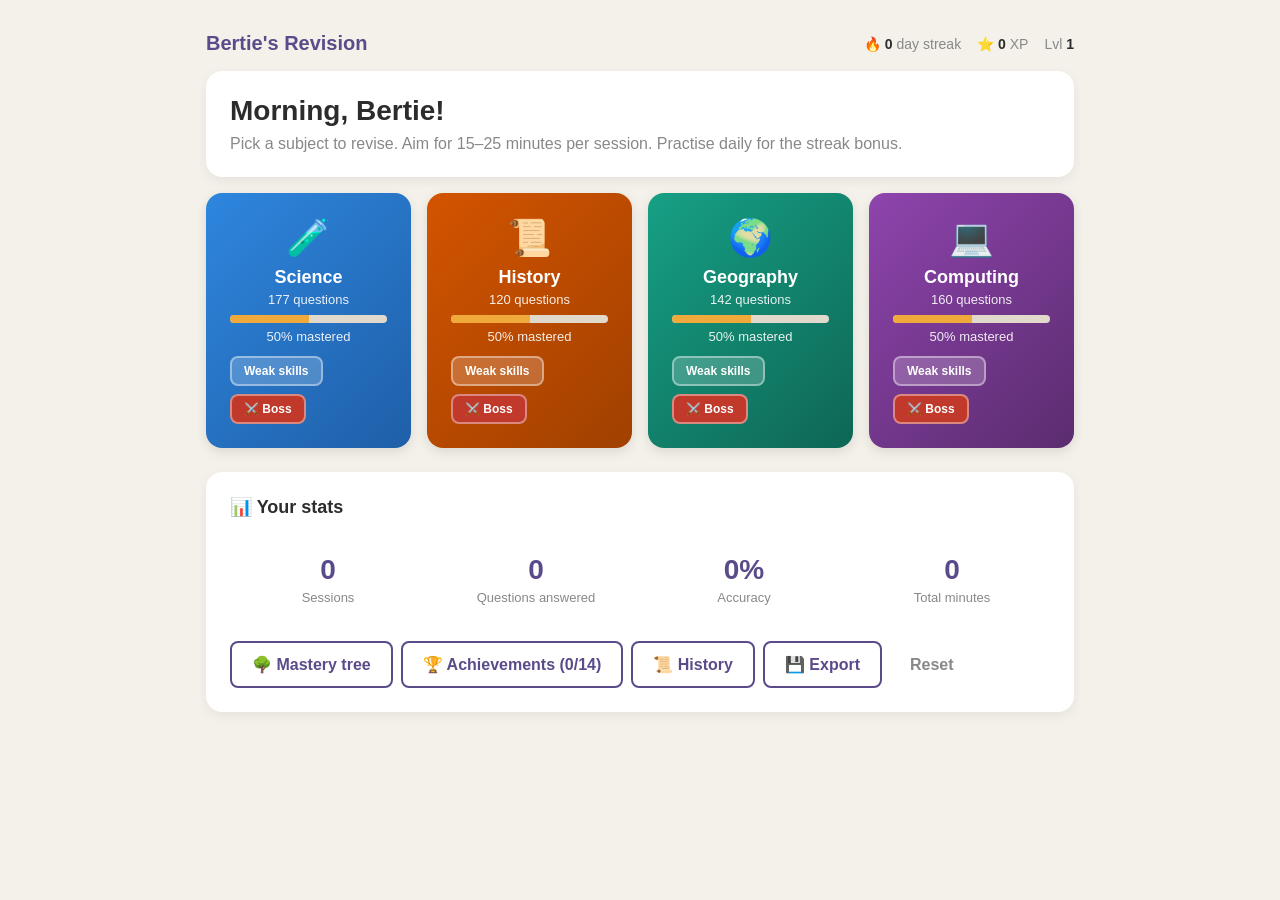
==== index.html @ ec232d92 "Enhance working pad functionality with text and drawing modes" ====
<!DOCTYPE html>
<html lang="en">
<head>
<meta charset="UTF-8">
<meta name="viewport" content="width=device-width, initial-scale=1.0">
<title>Bertie's Revision Game</title>
<style>
  :root {
    --bg: #f4f1ea;
    --card: #ffffff;
    --primary: #5b4b8a;
    --primary-dark: #3d3262;
    --accent: #f0a93b;
    --good: #4caf50;
    --bad: #e74c3c;
    --text: #2c2c2c;
    --muted: #888;
    --border: #e0d9cc;
    --science: #2e86de;
    --history: #d35400;
    --geography: #16a085;
    --computing: #8e44ad;
  }
  * { box-sizing: border-box; }
  html, body { margin: 0; padding: 0; font-family: -apple-system, BlinkMacSystemFont, "Segoe UI", Roboto, sans-serif; background: var(--bg); color: var(--text); }
  .app { max-width: 900px; margin: 0 auto; padding: 16px; min-height: 100vh; }
  .hidden { display: none !important; }
  button { font-family: inherit; cursor: pointer; border: none; border-radius: 8px; padding: 12px 20px; font-size: 16px; font-weight: 600; transition: transform 0.1s, background 0.2s; }
  button:hover { transform: translateY(-1px); }
  button:active { transform: translateY(0); }
  .btn-primary { background: var(--primary); color: white; }
  .btn-primary:hover { background: var(--primary-dark); }
  .btn-secondary { background: var(--card); color: var(--primary); border: 2px solid var(--primary); }
  .btn-ghost { background: transparent; color: var(--muted); }
  .card { background: var(--card); border-radius: 16px; padding: 24px; box-shadow: 0 4px 12px rgba(0,0,0,0.06); margin-bottom: 16px; }
  h1 { margin: 0 0 8px; font-size: 28px; }
  h2 { margin: 0 0 12px; font-size: 22px; }
  h3 { margin: 0 0 8px; font-size: 18px; }
  .topbar { display: flex; justify-content: space-between; align-items: center; padding: 16px 0; }
  .topbar .logo { font-weight: 700; font-size: 20px; color: var(--primary); }
  .topbar .stats { display: flex; gap: 16px; font-size: 14px; color: var(--muted); }
  .topbar .stats span strong { color: var(--text); }
  .subject-grid { display: grid; grid-template-columns: repeat(auto-fit, minmax(180px, 1fr)); gap: 16px; }
  .subject-card { cursor: pointer; padding: 24px; border-radius: 16px; color: white; text-align: center; transition: transform 0.15s; box-shadow: 0 4px 12px rgba(0,0,0,0.1); }
  .subject-card:hover { transform: translateY(-4px); }
  .subject-card .icon { font-size: 36px; margin-bottom: 8px; }
  .subject-card h3 { margin: 0 0 4px; font-size: 18px; }
  .subject-card .meta { font-size: 13px; opacity: 0.9; }
  .subject-card.science { background: linear-gradient(135deg, #2e86de, #1f5fa8); }
  .subject-card.history { background: linear-gradient(135deg, #d35400, #a04000); }
  .subject-card.geography { background: linear-gradient(135deg, #16a085, #0e6655); }
  .subject-card.computing { background: linear-gradient(135deg, #8e44ad, #5b2c6f); }
  .progress { height: 8px; border-radius: 4px; background: var(--border); overflow: hidden; margin-top: 8px; }
  .progress-bar { height: 100%; background: var(--accent); transition: width 0.4s; }
  .session-header { display: flex; justify-content: space-between; align-items: center; margin-bottom: 16px; flex-wrap: wrap; gap: 8px; }
  .question-counter { color: var(--muted); font-size: 14px; }
  .question-prompt { font-size: 20px; line-height: 1.5; margin-bottom: 20px; white-space: pre-wrap; }
  .question-meta { display: flex; gap: 8px; flex-wrap: wrap; margin-bottom: 12px; font-size: 12px; }
  .tag { background: var(--border); color: var(--muted); padding: 3px 8px; border-radius: 4px; }
  .tag.tier-introduce { background: #e8f5e9; color: #2e7d32; }
  .tag.tier-strengthen { background: #fff3e0; color: #e65100; }
  .tag.tier-deepen { background: #f3e5f5; color: #6a1b9a; }
  .options { display: flex; flex-direction: column; gap: 8px; }
  .option { padding: 14px 16px; border: 2px solid var(--border); border-radius: 10px; cursor: pointer; background: white; transition: all 0.15s; font-size: 16px; }
  .option:hover { border-color: var(--primary); background: #faf9f5; }
  .option.selected { border-color: var(--primary); background: #efeaff; }
  .option.correct { border-color: var(--good); background: #e8f5e9; }
  .option.incorrect { border-color: var(--bad); background: #ffebee; }
  .option.disabled { cursor: not-allowed; opacity: 0.7; }
  .input-row { display: flex; gap: 8px; align-items: center; margin-top: 12px; }
  .text-input { flex: 1; padding: 12px 16px; font-size: 16px; border: 2px solid var(--border); border-radius: 10px; font-family: inherit; }
  .text-input:focus { outline: none; border-color: var(--primary); }
  .canvas-wrap { margin: 16px 0; border: 2px dashed var(--border); border-radius: 12px; background: white; overflow: hidden; }
  .canvas-toolbar { display: flex; gap: 8px; padding: 8px; border-bottom: 1px solid var(--border); background: #faf9f5; flex-wrap: wrap; }
  .canvas-toolbar button { padding: 6px 12px; font-size: 13px; background: white; border: 1px solid var(--border); color: var(--text); }
  .canvas-toolbar button.active { background: var(--primary); color: white; border-color: var(--primary); }
  .canvas-toolbar .draw-tools { display: none; gap: 8px; }
  .canvas-toolbar.draw-mode .draw-tools { display: flex; }
  .canvas-toolbar .toolbar-hint { margin-left: auto; color: var(--muted); font-size: 13px; align-self: center; }
  #scratchCanvas { display: none; width: 100%; height: 240px; touch-action: none; cursor: crosshair; }
  .canvas-wrap.draw-mode #scratchCanvas { display: block; }
  .canvas-wrap.draw-mode #scratchText { display: none; }
  #scratchText { display: block; width: 100%; min-height: 160px; padding: 12px 14px; border: 0; resize: vertical; font-family: inherit; font-size: 15px; line-height: 1.5; background: white; color: var(--text); box-sizing: border-box; }
  #scratchText:focus { outline: none; }
  .actions { display: flex; gap: 8px; margin-top: 16px; flex-wrap: wrap; }
  .feedback { padding: 16px; border-radius: 10px; margin-top: 16px; }
  .feedback.correct { background: #e8f5e9; border-left: 4px solid var(--good); }
  .feedback.incorrect { background: #ffebee; border-left: 4px solid var(--bad); }
  .feedback h3 { margin: 0 0 8px; }
  .feedback .explanation { font-size: 15px; line-height: 1.5; color: #444; }
  .end-screen { text-align: center; padding: 24px; }
  .end-screen .code-display { font-family: 'Menlo', 'Consolas', monospace; font-size: 28px; font-weight: 700; letter-spacing: 2px; background: var(--primary); color: white; padding: 16px 24px; border-radius: 12px; margin: 16px auto; display: inline-block; word-break: break-all; }
  .end-screen .code-display.big { background: linear-gradient(135deg, var(--accent), #d68a1f); }
  .end-screen .code-display.streak { background: linear-gradient(135deg, #f1c40f, #d4a017); animation: pulse 1.5s ease-in-out infinite; }
  .end-screen .code-display.report { background: var(--muted); }
  @keyframes pulse { 0%,100% { transform: scale(1); } 50% { transform: scale(1.05); } }
  .stats-grid { display: grid; grid-template-columns: repeat(auto-fit, minmax(140px, 1fr)); gap: 12px; margin: 20px 0; }
  .stat-box { background: var(--card); padding: 16px; border-radius: 12px; text-align: center; }
  .stat-box .value { font-size: 28px; font-weight: 700; color: var(--primary); }
  .stat-box .label { font-size: 13px; color: var(--muted); margin-top: 4px; }
  .skill-row { display: flex; align-items: center; gap: 12px; padding: 8px 0; }
  .skill-row .skill-name { flex: 1; font-size: 14px; }
  .skill-row .skill-bar { flex: 2; height: 10px; background: var(--border); border-radius: 5px; overflow: hidden; }
  .skill-row .skill-bar-fill { height: 100%; background: var(--accent); transition: width 0.4s; }
  .skill-row .skill-score { font-size: 12px; color: var(--muted); width: 30px; text-align: right; }
  .modal-bg { position: fixed; inset: 0; background: rgba(0,0,0,0.5); display: flex; align-items: center; justify-content: center; z-index: 100; padding: 16px; }
  .modal { background: white; border-radius: 16px; padding: 24px; max-width: 500px; width: 100%; max-height: 90vh; overflow-y: auto; }
  .working-check-canvas { width: 100%; height: 200px; border: 1px solid var(--border); border-radius: 8px; box-sizing: border-box; }
  .working-check-text { height: auto; min-height: 80px; padding: 12px 14px; white-space: pre-wrap; font-family: inherit; font-size: 15px; line-height: 1.5; background: #faf9f5; }
  .celebration { text-align: center; padding: 30px; }
  .celebration .emoji { font-size: 64px; margin-bottom: 16px; }
  .pill { display: inline-block; padding: 4px 12px; border-radius: 20px; font-size: 13px; font-weight: 600; }
  .pill.good { background: #e8f5e9; color: #2e7d32; }
  .pill.bad { background: #ffebee; color: #c62828; }
  .pill.neutral { background: var(--border); color: var(--text); }
  .order-list { display: flex; flex-direction: column; gap: 6px; }
  .order-item { padding: 10px 14px; background: white; border: 2px solid var(--border); border-radius: 8px; cursor: grab; display: flex; align-items: center; gap: 8px; }
  .order-item.dragging { opacity: 0.5; }
  .order-item .grip { color: var(--muted); }
  .order-item .move-btns { margin-left: auto; display: flex; gap: 4px; }
  .order-item .move-btns button { padding: 4px 8px; font-size: 12px; background: var(--border); color: var(--text); }
  /* Mastery tree */
  .tree-node { margin-bottom: 6px; }
  .tree-node summary { list-style: none; cursor: pointer; padding: 8px 12px; border-radius: 8px; display: flex; align-items: center; gap: 10px; }
  .tree-node summary::-webkit-details-marker { display: none; }
  .tree-node summary::before { content: "▸"; color: var(--muted); transition: transform 0.15s; display: inline-block; width: 14px; font-size: 14px; }
  .tree-node[open] > summary::before { transform: rotate(90deg); }
  .tree-node summary:hover { background: rgba(91,75,138,0.06); }
  .tree-node-content { padding: 4px 0 4px 26px; border-left: 2px solid var(--border); margin-left: 12px; }
  .tree-label { flex: 1; font-weight: 600; }
  .tree-bar { width: 90px; height: 8px; background: var(--border); border-radius: 4px; overflow: hidden; flex-shrink: 0; }
  .tree-bar-fill { height: 100%; transition: width 0.4s; }
  .tree-pct { font-size: 13px; color: var(--muted); width: 38px; text-align: right; flex-shrink: 0; }
  .tree-meta { font-size: 11px; color: var(--muted); margin-left: 8px; }
  .tree-leaf { display: flex; align-items: center; gap: 10px; padding: 8px 12px; border-radius: 8px; font-size: 14px; }
  .tree-leaf:hover { background: rgba(91,75,138,0.04); }
  .tree-practice { background: transparent; color: var(--primary); border: 1px solid var(--primary); padding: 4px 10px; font-size: 12px; border-radius: 6px; cursor: pointer; }
  .tree-practice:hover { background: var(--primary); color: white; }
  /* Boss battle */
  .boss-banner { background: linear-gradient(135deg, #c0392b, #7e2515); color: white; padding: 16px 20px; border-radius: 12px; margin-bottom: 16px; display: flex; align-items: center; gap: 16px; }
  .boss-banner .icon { font-size: 36px; }
  .boss-banner h3 { margin: 0; color: white; }
  .boss-banner p { margin: 4px 0 0; font-size: 14px; opacity: 0.9; }
  .boss-banner button { margin-left: auto; background: white; color: #c0392b; }
  .boss-timer { font-family: monospace; font-size: 20px; font-weight: 700; padding: 4px 12px; border-radius: 6px; background: #ffebee; color: #c0392b; }
  .boss-timer.warn { background: #ffe0b2; color: #d68a1f; }
  .boss-timer.crit { background: #ffcdd2; color: #c0392b; animation: pulse 0.8s infinite; }
  .achievement-toast { position: fixed; top: 20px; right: 20px; background: var(--card); border-left: 4px solid var(--accent); padding: 12px 16px; border-radius: 8px; box-shadow: 0 4px 16px rgba(0,0,0,0.15); z-index: 200; max-width: 300px; animation: slideIn 0.4s ease-out; }
  .achievement-toast .ach-title { font-weight: 700; color: var(--primary); }
  .achievement-toast .ach-desc { font-size: 13px; color: var(--muted); margin-top: 2px; }
  @keyframes slideIn { from { transform: translateX(120%); opacity: 0; } to { transform: translateX(0); opacity: 1; } }
  .home-actions { display: flex; gap: 8px; flex-wrap: wrap; margin-top: 12px; }
  @media (max-width: 600px) {
    .question-prompt { font-size: 17px; }
    .topbar .stats { gap: 8px; font-size: 12px; }
    .end-screen .code-display { font-size: 20px; }
  }
</style>
</head>
<body>
<div class="app" id="app">
  <div id="loading" class="card"><h2>Loading...</h2></div>
</div>

<script>
//=============================================================================
// CONFIG
//=============================================================================
const APP = {
  HMAC_SECRET: "change-me-bertie-2026-revision",  // shared with parent.html — edit both!
  EPOCH_DAYS_BASE: new Date(2026, 0, 1).getTime(),  // 1 Jan 2026
  SESSION_TARGET_QUESTIONS: 15,
  WORKING_CHECK_INTERVAL: 6,
  MASTERY_THRESHOLDS: { introduce: 40, strengthen: 70, deepen: 90 },
  ELO_K_FACTOR: 6,
  REVIEW_INTERVALS_DAYS: [3, 7, 21, 60],
  STREAK_BONUS_AFTER_DAYS: 7,
  TIER_THRESHOLDS: {
    small: { min_minutes: 12, min_accuracy: 0.65, min_working_checks: 1 },
    big:   { min_minutes: 25, min_accuracy: 0.80, min_working_checks: 2, min_skills_levelled: 2 }
  }
};

const SUBJECTS = [
  { slug: "science",   name: "Science",   icon: "🧪" },
  { slug: "history",   name: "History",   icon: "📜" },
  { slug: "geography", name: "Geography", icon: "🌍" },
  { slug: "computing", name: "Computing", icon: "💻" }
];

const ACHIEVEMENTS = [
  { id: "first_session",   title: "First Steps",      desc: "Complete your first session",        check: (st) => st.totals.sessions >= 1 },
  { id: "streak_3",        title: "On a Roll",         desc: "3-day streak",                        check: (st) => st.streak.current >= 3 },
  { id: "streak_7",        title: "Week Warrior",      desc: "7-day streak — pocket money!",        check: (st) => st.streak.current >= 7 },
  { id: "streak_14",       title: "Fortnight Force",   desc: "14-day streak",                       check: (st) => st.streak.current >= 14 },
  { id: "questions_100",   title: "Century",           desc: "Answer 100 questions",                check: (st) => st.totals.questions >= 100 },
  { id: "questions_500",   title: "Quintuple Century", desc: "Answer 500 questions",                check: (st) => st.totals.questions >= 500 },
  { id: "first_master",    title: "First Mastery",     desc: "Get a skill to 90+",                  check: (st) => Object.values(st.mastery).some(m => m.score >= 90) },
  { id: "ten_masters",     title: "Polymath",          desc: "Master 10 skills",                    check: (st) => Object.values(st.mastery).filter(m => m.score >= 90).length >= 10 },
  { id: "level_5",         title: "Levelled Up",       desc: "Reach level 5",                       check: (st) => st.totals.level >= 5 },
  { id: "level_10",        title: "Veteran",           desc: "Reach level 10",                      check: (st) => st.totals.level >= 10 },
  { id: "boss_slayer",     title: "Boss Slayer",       desc: "Pass your first boss battle",         check: (st) => st.history.some(h => h.boss && h.tier !== "RP") },
  { id: "boss_5",          title: "Boss Hunter",       desc: "Pass 5 boss battles",                 check: (st) => st.history.filter(h => h.boss && h.tier !== "RP").length >= 5 },
  { id: "bookwork_pro",    title: "Bookwork Pro",      desc: "Pass 20 working checks total",        check: (st) => st.history.reduce((s,h) => s + (h.wpass||0), 0) >= 20 },
  { id: "all_subjects",    title: "Renaissance",       desc: "Practise all four subjects",          check: (st) => new Set(st.history.map(h => h.subject)).size >= 4 }
];

//=============================================================================
// STATE
//=============================================================================
let State = null;
let QuestionBanks = {};  // { subject: { unit: [...questions] } }
let Profile = { name: "Bertie", mascot: "owl", theme: "ocean" };
let Session = null;

function defaultState() {
  return {
    schema_version: 2,
    created: new Date().toISOString(),
    totals: { xp: 0, level: 1, sessions: 0, questions: 0, correct: 0, minutes: 0 },
    streak: { current: 0, longest: 0, last_active: null, skips_available: 1 },
    mastery: {},     // skill_tag -> { score, attempts, correct, last_seen, next_review }
    history: [],     // session summaries
    seen_questions: {}, // qid -> { attempts, last_seen }
    achievements: [],   // unlocked achievement ids
    boss_cooldown: {}   // subject -> last boss battle date (YYYY-MM-DD)
  };
}

function ensureSchema() {
  if (!State.achievements) State.achievements = [];
  if (!State.boss_cooldown) State.boss_cooldown = {};
}

function loadState() {
  try {
    const raw = localStorage.getItem("revisionGameState");
    State = raw ? JSON.parse(raw) : defaultState();
  } catch (e) { State = defaultState(); }
  ensureSchema();
}

function saveState() {
  localStorage.setItem("revisionGameState", JSON.stringify(State));
}

//=============================================================================
// LOADING QUESTION BANKS
//=============================================================================
async function loadQuestionBanks() {
  for (const sub of SUBJECTS) {
    try {
      const idx = await fetch(`questions/${sub.slug}/_index.json`).then(r => r.json());
      QuestionBanks[sub.slug] = { units: [], total: 0 };
      for (const u of (idx.units || [])) {
        try {
          const file = await fetch(`questions/${sub.slug}/${u.slug}.json`).then(r => r.json());
          const qs = file.questions || [];
          QuestionBanks[sub.slug].units.push({ slug: u.slug, name: u.name || u.slug, questions: qs });
          QuestionBanks[sub.slug].total += qs.length;
        } catch (e) { console.warn(`Could not load ${sub.slug}/${u.slug}`, e); }
      }
    } catch (e) { console.warn(`Could not load index for ${sub.slug}`, e); QuestionBanks[sub.slug] = { units: [], total: 0 }; }
  }
}

async function loadProfile() {
  try { Profile = await fetch("profile.json").then(r => r.json()); }
  catch (e) { /* use defaults */ }
}

//=============================================================================
// CODE GENERATION (HMAC-SHA256, truncated)
//=============================================================================
async function hmac(message, secret) {
  const enc = new TextEncoder();
  const key = await crypto.subtle.importKey("raw", enc.encode(secret), { name: "HMAC", hash: "SHA-256" }, false, ["sign"]);
  const sig = await crypto.subtle.sign("HMAC", key, enc.encode(message));
  return Array.from(new Uint8Array(sig)).map(b => b.toString(16).padStart(2, "0")).join("");
}

function dayNumber() { return Math.floor((Date.now() - APP.EPOCH_DAYS_BASE) / 86400000); }

async function generateCode(payload) {
  // payload: { tier, day, ctr, mins, qs, correct, levels, wpass, wfail }
  // Pack into a compact base32-like string
  const data = `${payload.tier}|${payload.day}|${payload.ctr}|${payload.mins}|${payload.qs}|${payload.correct}|${payload.levels}|${payload.wpass}|${payload.wfail}`;
  const sig = await hmac(data, APP.HMAC_SECRET);
  const b64 = btoa(data).replace(/=/g, "").replace(/\+/g, "-").replace(/\//g, "_");
  const sig8 = sig.substring(0, 8).toUpperCase();
  const prefix = payload.tier;
  // Split into readable chunks
  const combined = b64 + sig8;
  const chunked = combined.match(/.{1,5}/g).join("-");
  return `${prefix}-${chunked}`;
}

function classifyTier(stats, opts = {}) {
  if (opts.boss) {
    // Boss: pass = BOSS, fail = RP
    if (stats.accuracy >= 0.70 && stats.questions >= 8) return "BOSS";
    return "RP";
  }
  const t = APP.TIER_THRESHOLDS;
  const bigOk = stats.minutes >= t.big.min_minutes && stats.accuracy >= t.big.min_accuracy
    && stats.working_passed >= (t.big.min_working_checks || 0)
    && stats.skills_levelled >= (t.big.min_skills_levelled || 0);
  if (bigOk) return "BIG";
  const smOk = stats.minutes >= t.small.min_minutes && stats.accuracy >= t.small.min_accuracy
    && stats.working_passed >= (t.small.min_working_checks || 0);
  if (smOk) {
    if (State.streak.current + 1 >= APP.STREAK_BONUS_AFTER_DAYS) return "WIN";
    return "SM";
  }
  return "RP";
}

//=============================================================================
// MASTERY ENGINE (Elo-style)
//=============================================================================
function getMastery(tag) {
  if (!State.mastery[tag]) {
    State.mastery[tag] = { score: 50, attempts: 0, correct: 0, last_seen: null, next_review: null };
  }
  return State.mastery[tag];
}

function expectedProb(masteryScore, difficulty) {
  // Convert difficulty (1-5) to a "skill threshold" (20-100)
  const skillTarget = 20 + (difficulty - 1) * 20;
  const diff = masteryScore - skillTarget;
  return 1 / (1 + Math.exp(-diff / 15));
}

function updateMastery(q, correct, hintUsed) {
  const k = APP.ELO_K_FACTOR;
  for (const tag of (q.skill_tags || [])) {
    const m = getMastery(tag);
    const expected = expectedProb(m.score, q.difficulty || 2);
    const actual = correct ? (hintUsed ? 0.7 : 1) : 0;
    m.score = Math.max(0, Math.min(100, m.score + k * (actual - expected)));
    m.attempts++;
    if (correct) m.correct++;
    m.last_seen = new Date().toISOString();
    // Spaced review: schedule next review based on score
    if (m.score >= 90) {
      // Mastered — schedule next review
      const intervalDays = APP.REVIEW_INTERVALS_DAYS[Math.min(3, Math.floor((m.correct - 1) / 3))];
      const next = new Date(); next.setDate(next.getDate() + intervalDays);
      m.next_review = next.toISOString();
    } else {
      m.next_review = null;
    }
  }
}

function skillsLevelledThisSession() {
  // Compare against snapshot taken at start of session
  let count = 0;
  if (!Session.masterySnapshot) return 0;
  for (const tag in State.mastery) {
    const before = Session.masterySnapshot[tag] || 50;
    const after = State.mastery[tag].score;
    const beforeTier = tierFor(before);
    const afterTier = tierFor(after);
    if (afterTier !== beforeTier && after > before) count++;
  }
  return count;
}

function tierFor(score) {
  if (score >= APP.MASTERY_THRESHOLDS.deepen) return "mastered";
  if (score >= APP.MASTERY_THRESHOLDS.strengthen) return "deepen";
  if (score >= APP.MASTERY_THRESHOLDS.introduce) return "strengthen";
  return "introduce";
}

//=============================================================================
// SESSION COMPOSER
//=============================================================================
function pickSessionQuestions(subjectSlug, count, opts = {}) {
  // opts: { skillFilter: string (only Qs with this tag), boss: bool (diverse mix), weakOnly: bool }
  const bank = QuestionBanks[subjectSlug];
  if (!bank || !bank.units.length) return [];
  let all = bank.units.flatMap(u => u.questions);
  if (opts.skillFilter) all = all.filter(q => (q.skill_tags || []).includes(opts.skillFilter));
  if (opts.weakOnly) {
    all = all.filter(q => {
      const avg = (q.skill_tags || []).reduce((s, t) => s + getMastery(t).score, 0) / Math.max(1, q.skill_tags?.length || 1);
      return avg < 70;
    });
  }
  if (!all.length) return [];

  // Score each question by need
  const now = Date.now();
  const scored = all.map(q => {
    const seen = State.seen_questions[q.id];
    let need = 50;
    if (!seen) need += 20;
    else {
      const daysSince = (now - new Date(seen.last_seen).getTime()) / 86400000;
      if (daysSince < 1) need -= 30;
    }
    const tagAvg = (q.skill_tags || []).reduce((s, t) => s + getMastery(t).score, 0) / Math.max(1, q.skill_tags?.length || 1);
    if (opts.boss) {
      // Boss mode: prefer diverse difficulty across the test, mid-to-high difficulty
      need += (q.difficulty || 2) * 3;
    } else {
      // Adaptive: match difficulty to mastery
      const targetDiff = Math.max(1, Math.min(5, Math.round(1 + tagAvg / 20)));
      need -= Math.abs((q.difficulty || 2) - targetDiff) * 5;
    }
    for (const t of (q.skill_tags || [])) {
      const m = getMastery(t);
      if (m.next_review && new Date(m.next_review).getTime() <= now) need += 25;
    }
    return { q, need: need + Math.random() * 5 };
  });

  scored.sort((a, b) => b.need - a.need);
  let selected = scored.slice(0, count).map(x => x.q);
  // For boss mode, ensure variety across units
  if (opts.boss && bank.units.length > 1) {
    const byUnit = {};
    for (const q of selected) byUnit[q.unit] = (byUnit[q.unit] || 0) + 1;
    const targetPerUnit = Math.ceil(count / bank.units.length);
    if (Object.values(byUnit).some(c => c > targetPerUnit + 1)) {
      // Rebalance: pick top N from each unit
      const perUnit = Math.ceil(count / bank.units.length);
      selected = [];
      for (const u of bank.units) {
        const unitScored = scored.filter(s => s.q.unit === u.slug).slice(0, perUnit);
        selected.push(...unitScored.map(s => s.q));
      }
      selected = selected.slice(0, count);
    }
  }
  return selected;
}

function bossEligible(subjectSlug) {
  const today = new Date().toISOString().split("T")[0];
  if (State.boss_cooldown[subjectSlug] === today) return { ok: false, reason: "Already battled today — try again tomorrow." };
  const mastery = subjectAvgMastery(subjectSlug);
  if (mastery < 30) return { ok: false, reason: `Practise more first — boss unlocks at 30% mastery (you're at ${Math.round(mastery)}%).` };
  return { ok: true };
}

//=============================================================================
// ANSWER VALIDATION
//=============================================================================
function normaliseText(s) {
  return String(s || "").trim().toLowerCase().replace(/\s+/g, " ");
}

function checkAnswer(q, response) {
  if (q.type === "mcq") return response === q.answer;
  if (q.type === "numeric") {
    const r = normaliseText(response);
    const accepted = [String(q.answer), ...(q.accepted || [])].map(normaliseText);
    return accepted.includes(r);
  }
  if (q.type === "text") {
    const r = normaliseText(response);
    const accepted = [String(q.answer), ...(q.accepted || [])].map(normaliseText);
    return accepted.includes(r);
  }
  if (q.type === "multi-select") {
    if (!Array.isArray(response) || !Array.isArray(q.answer)) return false;
    if (response.length !== q.answer.length) return false;
    const r = [...response].sort();
    const a = [...q.answer].sort();
    return r.every((v, i) => v === a[i]);
  }
  if (q.type === "order") {
    if (!Array.isArray(response) || !Array.isArray(q.answer)) return false;
    return response.length === q.answer.length && response.every((v, i) => v === q.answer[i]);
  }
  return false;
}

//=============================================================================
// RENDERING
//=============================================================================
const $ = (sel) => document.querySelector(sel);
const $$ = (sel) => Array.from(document.querySelectorAll(sel));

function renderApp() {
  const app = $("#app");
  app.innerHTML = `
    <div class="topbar">
      <div class="logo">${Profile.name}'s Revision</div>
      <div class="stats">
        <span>🔥 <strong>${State.streak.current}</strong> day streak</span>
        <span>⭐ <strong>${State.totals.xp}</strong> XP</span>
        <span>Lvl <strong>${State.totals.level}</strong></span>
      </div>
    </div>
    <div id="main"></div>
  `;
  renderHome();
}

function renderHome() {
  const main = $("#main");
  const greeting = greetingFor();
  const totals = State.totals;
  main.innerHTML = `
    <div class="card">
      <h1>${greeting}, ${Profile.name}!</h1>
      <p style="color: var(--muted); margin: 0;">Pick a subject to revise. Aim for 15–25 minutes per session. Practise daily for the streak bonus.</p>
    </div>
    <div class="subject-grid">
      ${SUBJECTS.map(s => {
        const bank = QuestionBanks[s.slug] || { total: 0 };
        const mastery = subjectAvgMastery(s.slug);
        const elig = bossEligible(s.slug);
        return `
          <div class="subject-card ${s.slug}">
            <div style="cursor: pointer;" onclick="startSession('${s.slug}')">
              <div class="icon">${s.icon}</div>
              <h3>${s.name}</h3>
              <div class="meta">${bank.total} questions</div>
              <div class="progress"><div class="progress-bar" style="width: ${mastery}%"></div></div>
              <div class="meta" style="margin-top: 6px;">${Math.round(mastery)}% mastered</div>
            </div>
            <div class="home-actions">
              <button class="btn-secondary" style="padding: 6px 12px; font-size: 12px; background: rgba(255,255,255,0.2); color: white; border-color: rgba(255,255,255,0.4);" onclick="event.stopPropagation(); startPracticeWeak('${s.slug}')">Weak skills</button>
              <button class="btn-secondary" style="padding: 6px 12px; font-size: 12px; background: ${elig.ok ? '#c0392b' : 'rgba(255,255,255,0.15)'}; color: white; border-color: rgba(255,255,255,0.4);" onclick="event.stopPropagation(); startBossBattle('${s.slug}')" ${elig.ok ? '' : 'title="' + escapeAttr(elig.reason) + '"'}>⚔️ Boss</button>
            </div>
          </div>
        `;
      }).join("")}
    </div>
    <div class="card" style="margin-top: 24px;">
      <h3>📊 Your stats</h3>
      <div class="stats-grid">
        <div class="stat-box"><div class="value">${totals.sessions}</div><div class="label">Sessions</div></div>
        <div class="stat-box"><div class="value">${totals.questions}</div><div class="label">Questions answered</div></div>
        <div class="stat-box"><div class="value">${totals.questions ? Math.round(100 * totals.correct / totals.questions) : 0}%</div><div class="label">Accuracy</div></div>
        <div class="stat-box"><div class="value">${totals.minutes}</div><div class="label">Total minutes</div></div>
      </div>
      <div style="display: flex; gap: 8px; flex-wrap: wrap; margin-top: 16px;">
        <button class="btn-secondary" onclick="showMasteryTree()">🌳 Mastery tree</button>
        <button class="btn-secondary" onclick="showAchievements()">🏆 Achievements (${State.achievements.length}/${ACHIEVEMENTS.length})</button>
        <button class="btn-secondary" onclick="showHistory()">📜 History</button>
        <button class="btn-secondary" onclick="exportData()">💾 Export</button>
        <button class="btn-ghost" onclick="if(confirm('Reset all progress? This cannot be undone.')) { localStorage.removeItem('revisionGameState'); location.reload(); }">Reset</button>
      </div>
    </div>
  `;
}

function greetingFor() {
  const h = new Date().getHours();
  if (h < 12) return "Morning";
  if (h < 17) return "Afternoon";
  return "Evening";
}

function subjectAvgMastery(slug) {
  const bank = QuestionBanks[slug];
  if (!bank) return 0;
  const tags = new Set();
  for (const u of bank.units) for (const q of u.questions) for (const t of (q.skill_tags || [])) tags.add(t);
  if (!tags.size) return 0;
  let sum = 0;
  for (const t of tags) sum += getMastery(t).score;
  return sum / tags.size;
}

function masteryColor(score) {
  if (score >= 90) return "#4caf50";       // mastered
  if (score >= 70) return "#8bc34a";       // deepen
  if (score >= 40) return "#f0a93b";       // strengthen
  return "#cfa67a";                          // introduce
}

function buildMasteryTree() {
  // Returns: { subject -> { name, icon, score, attempts, units: { unit -> { name, score, attempts, topics: { topic -> { name, score, attempts, skills: { tag -> mastery } } } } } } }
  const tree = {};
  for (const sub of SUBJECTS) {
    const bank = QuestionBanks[sub.slug];
    if (!bank || !bank.units.length) continue;
    tree[sub.slug] = { name: sub.name, icon: sub.icon, units: {}, allTags: new Set() };
    for (const unit of bank.units) {
      const unitNode = { name: unit.name, topics: {}, tags: new Set() };
      for (const q of unit.questions) {
        const topicKey = q.topic || unit.slug;
        if (!unitNode.topics[topicKey]) unitNode.topics[topicKey] = { name: topicKey, tags: new Set(), questionCount: 0 };
        unitNode.topics[topicKey].questionCount++;
        for (const t of (q.skill_tags || [])) {
          unitNode.topics[topicKey].tags.add(t);
          unitNode.tags.add(t);
          tree[sub.slug].allTags.add(t);
        }
      }
      tree[sub.slug].units[unit.slug] = unitNode;
    }
  }
  return tree;
}

function avgMasteryOfTags(tags) {
  if (!tags || !tags.size) return 0;
  let sum = 0, n = 0;
  for (const t of tags) { sum += getMastery(t).score; n++; }
  return sum / n;
}

function sumAttemptsOfTags(tags) {
  let sum = 0;
  for (const t of tags) sum += getMastery(t).attempts;
  return sum;
}

function showMasteryTree() {
  const tree = buildMasteryTree();
  let html = `<div class="card"><h2>🌳 Mastery Tree</h2>
    <p style="color: var(--muted); font-size: 14px;">Click a subject to expand. Click <em>Practise</em> on any skill to start a focused session on just that skill.</p>`;

  for (const subSlug in tree) {
    const sub = tree[subSlug];
    const subScore = avgMasteryOfTags(sub.allTags);
    const subAttempts = sumAttemptsOfTags(sub.allTags);
    const open = subScore < 70 ? "open" : "";
    html += `
      <details class="tree-node" ${open}>
        <summary style="background: linear-gradient(90deg, rgba(91,75,138,0.04), transparent);">
          <span style="font-size: 22px;">${sub.icon}</span>
          <span class="tree-label" style="font-size: 17px;">${sub.name}</span>
          <span class="tree-meta">${subAttempts} attempts</span>
          <div class="tree-bar"><div class="tree-bar-fill" style="width: ${subScore}%; background: ${masteryColor(subScore)};"></div></div>
          <span class="tree-pct">${Math.round(subScore)}%</span>
        </summary>
        <div class="tree-node-content">`;
    for (const unitSlug in sub.units) {
      const unit = sub.units[unitSlug];
      const unitScore = avgMasteryOfTags(unit.tags);
      const unitAttempts = sumAttemptsOfTags(unit.tags);
      const topicCount = Object.keys(unit.topics).length;
      // Don't show topic layer if it's identical to unit (single-topic units)
      const showTopics = topicCount > 1;
      html += `
        <details class="tree-node">
          <summary>
            <span class="tree-label">${escapeHtml(unit.name)}</span>
            <span class="tree-meta">${unitAttempts} attempts</span>
            <div class="tree-bar"><div class="tree-bar-fill" style="width: ${unitScore}%; background: ${masteryColor(unitScore)};"></div></div>
            <span class="tree-pct">${Math.round(unitScore)}%</span>
          </summary>
          <div class="tree-node-content">`;
      if (showTopics) {
        // Show topic layer
        const sortedTopics = Object.entries(unit.topics).sort((a, b) => avgMasteryOfTags(a[1].tags) - avgMasteryOfTags(b[1].tags));
        for (const [topicSlug, topic] of sortedTopics) {
          const topicScore = avgMasteryOfTags(topic.tags);
          const topicAttempts = sumAttemptsOfTags(topic.tags);
          html += `
            <details class="tree-node">
              <summary>
                <span class="tree-label">${escapeHtml(topic.name)}</span>
                <span class="tree-meta">${topicAttempts} attempts · ${topic.questionCount} questions</span>
                <div class="tree-bar"><div class="tree-bar-fill" style="width: ${topicScore}%; background: ${masteryColor(topicScore)};"></div></div>
                <span class="tree-pct">${Math.round(topicScore)}%</span>
              </summary>
              <div class="tree-node-content">`;
          const tags = Array.from(topic.tags).sort((a, b) => getMastery(a).score - getMastery(b).score);
          for (const tag of tags) {
            const m = getMastery(tag);
            html += `<div class="tree-leaf">
              <span class="tree-label" style="font-weight: 400;">${escapeHtml(tag)}</span>
              <span class="tree-meta">${m.attempts}× tried</span>
              <div class="tree-bar"><div class="tree-bar-fill" style="width: ${m.score}%; background: ${masteryColor(m.score)};"></div></div>
              <span class="tree-pct">${Math.round(m.score)}</span>
              <button class="tree-practice" onclick="startSkillFocus('${subSlug}', '${escapeAttr(tag)}')">Practise</button>
            </div>`;
          }
          html += `</div></details>`;
        }
      } else {
        // Just show the skills directly under the unit
        const tags = Array.from(unit.tags).sort((a, b) => getMastery(a).score - getMastery(b).score);
        for (const tag of tags) {
          const m = getMastery(tag);
          html += `<div class="tree-leaf">
            <span class="tree-label" style="font-weight: 400;">${escapeHtml(tag)}</span>
            <span class="tree-meta">${m.attempts}× tried</span>
            <div class="tree-bar"><div class="tree-bar-fill" style="width: ${m.score}%; background: ${masteryColor(m.score)};"></div></div>
            <span class="tree-pct">${Math.round(m.score)}</span>
            <button class="tree-practice" onclick="startSkillFocus('${subSlug}', '${escapeAttr(tag)}')">Practise</button>
          </div>`;
        }
      }
      html += `</div></details>`;
    }
    html += `</div></details>`;
  }
  html += `<div style="margin-top: 16px; padding: 12px; background: var(--bg); border-radius: 8px; font-size: 13px; color: var(--muted);">
    <strong>Colour key:</strong>
    <span style="color: #cfa67a;">■ Introduce (0–40)</span> ·
    <span style="color: #f0a93b;">■ Strengthen (40–70)</span> ·
    <span style="color: #8bc34a;">■ Deepen (70–90)</span> ·
    <span style="color: #4caf50;">■ Mastered (90+)</span>
  </div>`;
  html += `<button class="btn-primary" style="margin-top: 20px;" onclick="renderHome()">← Back</button></div>`;
  $("#main").innerHTML = html;
}

function showAchievements() {
  const main = $("#main");
  let html = `<div class="card"><h2>🏆 Achievements</h2>
    <p style="color: var(--muted);">Unlocked ${State.achievements.length} of ${ACHIEVEMENTS.length}.</p>
    <div style="display: grid; grid-template-columns: repeat(auto-fit, minmax(220px, 1fr)); gap: 12px; margin-top: 16px;">`;
  for (const ach of ACHIEVEMENTS) {
    const unlocked = State.achievements.includes(ach.id);
    html += `
      <div style="padding: 16px; border-radius: 12px; background: ${unlocked ? '#fff8e1' : '#f5f5f5'}; border: 2px solid ${unlocked ? 'var(--accent)' : 'var(--border)'}; opacity: ${unlocked ? 1 : 0.5};">
        <div style="font-size: 28px;">${unlocked ? '🏆' : '🔒'}</div>
        <div style="font-weight: 700; margin-top: 4px;">${ach.title}</div>
        <div style="font-size: 13px; color: var(--muted); margin-top: 4px;">${ach.desc}</div>
      </div>`;
  }
  html += `</div><button class="btn-primary" style="margin-top: 20px;" onclick="renderHome()">← Back</button></div>`;
  main.innerHTML = html;
}

function showHistory() {
  const main = $("#main");
  let html = `<div class="card"><h2>📜 Session History</h2>`;
  if (!State.history.length) {
    html += `<p style="color: var(--muted);">No sessions yet — pick a subject from the home page to start.</p>`;
  } else {
    html += `<div style="margin-top: 12px;">`;
    for (const h of State.history.slice(0, 50)) {
      const d = new Date(h.date);
      const dateStr = d.toLocaleDateString("en-GB", { weekday: "short", day: "numeric", month: "short", hour: "2-digit", minute: "2-digit" });
      const tierBadge = { SM: 'badge-sm', BIG: 'badge-big', WIN: 'badge-win', RP: 'badge-rp', BOSS: 'badge-big' }[h.tier] || 'badge-rp';
      html += `<div class="ledger-entry" style="display: grid; grid-template-columns: 80px 1fr auto auto; gap: 12px; align-items: center; padding: 10px 0; border-bottom: 1px solid var(--border); font-size: 14px;">
        <span class="badge ${tierBadge}" style="padding: 3px 8px; border-radius: 4px; font-size: 11px;">${h.boss ? '⚔️ ' : ''}${h.tier}</span>
        <span>${escapeHtml(h.subject)} <span style="color: var(--muted); font-size: 12px;">${dateStr}</span></span>
        <span style="color: var(--muted); font-size: 12px;">${h.minutes}m · ${h.questions}q · ${Math.round((h.accuracy || 0) * 100)}%</span>
        <code style="font-size: 11px; color: var(--muted);">${escapeHtml(h.code).substring(0, 20)}...</code>
      </div>`;
    }
    html += `</div>`;
  }
  html += `<button class="btn-primary" style="margin-top: 20px;" onclick="renderHome()">← Back</button></div>`;
  main.innerHTML = html;
}

window.showMasteryTree = showMasteryTree;
window.showAchievements = showAchievements;
window.showHistory = showHistory;

function showAchievementToast(ach) {
  const toast = document.createElement("div");
  toast.className = "achievement-toast";
  toast.innerHTML = `🏆 <strong class="ach-title">${escapeHtml(ach.title)}</strong>
    <div class="ach-desc">${escapeHtml(ach.desc)}</div>`;
  document.body.appendChild(toast);
  setTimeout(() => { toast.style.transition = "opacity 0.4s"; toast.style.opacity = "0"; setTimeout(() => toast.remove(), 400); }, 4000);
}

function exportData() {
  const data = JSON.stringify(State, null, 2);
  const blob = new Blob([data], { type: "application/json" });
  const url = URL.createObjectURL(blob);
  const a = document.createElement("a");
  a.href = url;
  a.download = `revision-progress-${new Date().toISOString().split('T')[0]}.json`;
  a.click();
  URL.revokeObjectURL(url);
}

//=============================================================================
// SESSION
//=============================================================================
function startSession(subjectSlug, opts = {}) {
  // opts: { boss: bool, skillFilter: string, weakOnly: bool }
  const count = opts.boss ? 10 : APP.SESSION_TARGET_QUESTIONS;
  const questions = pickSessionQuestions(subjectSlug, count, opts);
  if (!questions.length) {
    alert(opts.skillFilter ? "Not enough questions for this skill yet." : "No questions available for this subject yet.");
    return;
  }
  const snap = {};
  for (const t in State.mastery) snap[t] = State.mastery[t].score;
  Session = {
    subject: subjectSlug,
    questions,
    index: 0,
    correct: 0,
    answered: 0,
    hintsUsed: 0,
    startTime: Date.now(),
    canvasData: {},
    workingPassed: 0,
    workingFailed: 0,
    workingChecksDue: false,
    awaitingWorkingCheck: null,
    masterySnapshot: snap,
    correctRecent: [],
    boss: !!opts.boss,
    skillFilter: opts.skillFilter || null,
  };
  if (opts.boss) State.boss_cooldown[subjectSlug] = new Date().toISOString().split("T")[0];
  renderQuestion();
}

window.startBossBattle = (subjectSlug) => {
  const elig = bossEligible(subjectSlug);
  if (!elig.ok) { alert(elig.reason); return; }
  const subj = SUBJECTS.find(s => s.slug === subjectSlug);
  if (!confirm(`Boss battle: 10 questions across ${subj.name}, no hints, no retries. 70%+ wins the BIG code. Ready?`)) return;
  startSession(subjectSlug, { boss: true });
};

window.startPracticeWeak = (subjectSlug) => startSession(subjectSlug, { weakOnly: true });
window.startSkillFocus = (subjectSlug, skillTag) => startSession(subjectSlug, { skillFilter: skillTag });

function renderQuestion() {
  if (Session.index >= Session.questions.length) { return endSession(); }
  // Working check fires every N questions (not in boss mode)
  if (!Session.boss && Session.answered > 0 && Session.answered % APP.WORKING_CHECK_INTERVAL === 0 && !Session.workingChecksDue && Session.correctRecent.length > 0) {
    Session.workingChecksDue = true;
    return renderWorkingCheck();
  }
  Session.workingChecksDue = false;

  const q = Session.questions[Session.index];
  const main = $("#main");
  const progress = ((Session.index) / Session.questions.length * 100).toFixed(0);
  let inputHtml = "";
  if (q.type === "mcq") {
    inputHtml = `<div class="options" id="optionsArea">
      ${q.options.map(opt => `<div class="option" data-opt="${escapeAttr(opt)}" onclick="selectMcq(this)">${escapeHtml(opt)}</div>`).join("")}
    </div>`;
  } else if (q.type === "multi-select") {
    inputHtml = `<div class="options" id="optionsArea">
      ${q.options.map(opt => `<div class="option" data-opt="${escapeAttr(opt)}" onclick="toggleMulti(this)">${escapeHtml(opt)}</div>`).join("")}
    </div>`;
  } else if (q.type === "order") {
    const shuffled = [...q.options].sort(() => Math.random() - 0.5);
    inputHtml = `<div class="order-list" id="orderArea">
      ${shuffled.map((opt, i) => `<div class="order-item" data-opt="${escapeAttr(opt)}">
        <span class="grip">≡</span><span>${escapeHtml(opt)}</span>
        <div class="move-btns"><button onclick="moveOrder(this, -1)">↑</button><button onclick="moveOrder(this, 1)">↓</button></div>
      </div>`).join("")}
    </div>`;
  } else {
    const placeholder = q.type === "numeric" ? "Enter a number..." : "Type your answer...";
    inputHtml = `<div class="input-row">
      <input type="text" class="text-input" id="textInput" placeholder="${placeholder}" autocomplete="off" onkeydown="if(event.key==='Enter') submitAnswer()">
    </div>`;
  }
  const canvasHtml = q.working_required ? `
    <div class="canvas-wrap" id="workpadWrap">
      <div class="canvas-toolbar" id="workpadToolbar">
        <button id="textModeBtn" class="active" onclick="setWorkpadMode('text')">📝 Text</button>
        <button id="drawModeBtn" onclick="setWorkpadMode('draw')">✏️ Draw</button>
        <div class="draw-tools">
          <button id="penBtn" class="active" onclick="setTool('pen')">Pen</button>
          <button id="eraserBtn" onclick="setTool('eraser')">🧹 Eraser</button>
        </div>
        <button onclick="clearWorkpad()">Clear</button>
        <span class="toolbar-hint">Show your working ↓</span>
      </div>
      <textarea id="scratchText" placeholder="Type your working here..." spellcheck="false"></textarea>
      <canvas id="scratchCanvas"></canvas>
    </div>` : "";

  const bossBanner = Session.boss ? `
    <div class="boss-banner">
      <div class="icon">⚔️</div>
      <div>
        <h3>BOSS BATTLE</h3>
        <p>No hints, no retries. 70%+ wins the BIG code.</p>
      </div>
    </div>` : "";
  const focusBanner = Session.skillFilter ? `
    <div class="card" style="background: #efeaff; padding: 12px 16px; margin-bottom: 12px;">
      <strong>🎯 Focus session:</strong> <code>${escapeHtml(Session.skillFilter)}</code>
    </div>` : "";
  main.innerHTML = `
    ${bossBanner}${focusBanner}
    <div class="card">
      <div class="session-header">
        <div class="question-counter">Question ${Session.index + 1} of ${Session.questions.length}${Session.boss ? " · BOSS" : ""}</div>
        <button class="btn-ghost" onclick="if(confirm('End session early?')) endSession()">End session</button>
      </div>
      <div class="progress"><div class="progress-bar" style="width: ${progress}%"></div></div>
      <div class="question-meta" style="margin-top: 16px;">
        <span class="tag tier-${q.tier}">${q.tier}</span>
        <span class="tag">${q.topic || q.unit}</span>
        <span class="tag">~${q.estimated_seconds}s</span>
      </div>
      <div class="question-prompt">${escapeHtml(q.prompt)}</div>
      ${inputHtml}
      ${canvasHtml}
      <div class="actions">
        <button class="btn-primary" onclick="submitAnswer()">Submit</button>
        ${Session.boss ? "" : `<button class="btn-secondary" id="hintBtn" onclick="showHint()">💡 Hint</button>`}
      </div>
      <div id="feedback"></div>
    </div>
  `;
  if (q.type === "text" || q.type === "numeric") $("#textInput").focus();
  if (q.working_required) initWorkpad();
}

let currentSelections = []; // for multi-select

window.selectMcq = (el) => {
  $$("#optionsArea .option").forEach(o => o.classList.remove("selected"));
  el.classList.add("selected");
};
window.toggleMulti = (el) => {
  el.classList.toggle("selected");
};
window.moveOrder = (btn, dir) => {
  const item = btn.closest(".order-item");
  const parent = item.parentElement;
  const items = Array.from(parent.children);
  const i = items.indexOf(item);
  if (dir === -1 && i > 0) parent.insertBefore(item, items[i - 1]);
  if (dir === 1 && i < items.length - 1) parent.insertBefore(items[i + 1], item);
};

function getResponse(q) {
  if (q.type === "mcq") {
    const sel = $("#optionsArea .option.selected");
    return sel ? sel.dataset.opt : null;
  }
  if (q.type === "multi-select") {
    return $$("#optionsArea .option.selected").map(o => o.dataset.opt);
  }
  if (q.type === "order") {
    return $$("#orderArea .order-item").map(o => o.dataset.opt);
  }
  return $("#textInput").value.trim();
}

let attemptHintUsed = false;
let attemptCount = 0;

window.showHint = () => {
  const q = Session.questions[Session.index];
  if (!q.hint) return;
  attemptHintUsed = true;
  const fb = $("#feedback");
  fb.innerHTML = `<div class="feedback" style="background: #fff3e0; border-left: 4px solid var(--accent);">
    <strong>💡 Hint:</strong> ${escapeHtml(q.hint)}
  </div>`;
};

window.submitAnswer = async () => {
  const q = Session.questions[Session.index];
  const response = getResponse(q);
  if (response == null || response === "" || (Array.isArray(response) && response.length === 0)) {
    alert("Pick an answer first.");
    return;
  }
  const correct = checkAnswer(q, response);
  attemptCount++;
  const fb = $("#feedback");

  // Disable inputs
  $$("#optionsArea .option, #orderArea .order-item").forEach(o => o.classList.add("disabled"));
  if ($("#textInput")) $("#textInput").disabled = true;

  // Save working pad if required
  if (q.working_required) {
    const captured = captureWorkpad();
    if (captured) Session.canvasData[q.id] = captured;
  }

  if (correct) {
    fb.innerHTML = `<div class="feedback correct">
      <h3>✅ Correct${attemptHintUsed ? ' (with hint)' : '!'}</h3>
      <div class="explanation">${escapeHtml(q.explanation || "")}</div>
      <button class="btn-primary" style="margin-top: 12px;" onclick="nextQuestion()">Next →</button>
    </div>`;
    Session.correct++;
    Session.correctRecent.push(q.id);
    if (Session.correctRecent.length > 8) Session.correctRecent.shift();
    updateMastery(q, true, attemptHintUsed);
    State.totals.correct++;
    State.totals.xp += 10 * (q.difficulty || 1) - (attemptHintUsed ? 3 : 0);
  } else {
    if (attemptCount < 2 && !Session.boss) {
      // First wrong: allow retry (not in boss mode)
      fb.innerHTML = `<div class="feedback incorrect">
        <h3>❌ Not quite — try once more</h3>
        <button class="btn-primary" style="margin-top: 12px;" onclick="retryQuestion()">Try again</button>
      </div>`;
      return;
    } else {
      // Second wrong: show answer + explanation
      fb.innerHTML = `<div class="feedback incorrect">
        <h3>❌ The answer was: <em>${escapeHtml(Array.isArray(q.answer) ? q.answer.join(", ") : q.answer)}</em></h3>
        <div class="explanation">${escapeHtml(q.explanation || "")}</div>
        <button class="btn-primary" style="margin-top: 12px;" onclick="nextQuestion()">Next →</button>
      </div>`;
      updateMastery(q, false, attemptHintUsed);
    }
  }
  Session.answered++;
  State.totals.questions++;
  State.seen_questions[q.id] = { last_seen: new Date().toISOString(), attempts: (State.seen_questions[q.id]?.attempts || 0) + 1 };
  saveState();
};

window.retryQuestion = () => {
  // Re-enable inputs without resetting selections
  $$("#optionsArea .option").forEach(o => o.classList.remove("disabled"));
  $$("#orderArea .order-item").forEach(o => o.classList.remove("disabled"));
  if ($("#textInput")) { $("#textInput").disabled = false; $("#textInput").focus(); }
  $("#feedback").innerHTML = "";
};

window.nextQuestion = () => {
  Session.index++;
  attemptHintUsed = false;
  attemptCount = 0;
  currentSelections = [];
  renderQuestion();
};

//=============================================================================
// WORKING CHECK
//=============================================================================
function renderWorkingCheck() {
  // Pick a random recent correct answer
  const qid = Session.correctRecent[Math.floor(Math.random() * Session.correctRecent.length)];
  const q = Session.questions.find(qq => qq.id === qid);
  const saved = Session.canvasData[qid];
  if (!q || !saved) {
    // No working saved, skip check
    Session.workingChecksDue = false;
    return renderQuestion();
  }
  Session.awaitingWorkingCheck = q;
  const workingView = saved.type === "text"
    ? `<div class="working-check-canvas working-check-text">${escapeHtml(saved.data)}</div>`
    : `<img src="${saved.data}" class="working-check-canvas" alt="Your working">`;
  const main = $("#main");
  main.innerHTML = `
    <div class="card">
      <h2>🔍 Working check</h2>
      <p>Look at your working below. What was your final answer?</p>
      ${workingView}
      <div class="input-row">
        <input type="text" class="text-input" id="checkInput" placeholder="Final answer..." autocomplete="off" onkeydown="if(event.key==='Enter') submitWorkingCheck()">
      </div>
      <div class="actions">
        <button class="btn-primary" onclick="submitWorkingCheck()">Submit</button>
        <button class="btn-ghost" onclick="skipWorkingCheck()">Skip</button>
      </div>
      <div id="checkFeedback"></div>
    </div>
  `;
  $("#checkInput").focus();
}

window.submitWorkingCheck = () => {
  const q = Session.awaitingWorkingCheck;
  const response = $("#checkInput").value.trim();
  const correct = checkAnswer(q, response);
  const fb = $("#checkFeedback");
  if (correct) {
    Session.workingPassed++;
    fb.innerHTML = `<div class="feedback correct"><h3>✅ Spot on!</h3>
      <button class="btn-primary" style="margin-top: 8px;" onclick="finishWorkingCheck()">Continue</button></div>`;
  } else {
    Session.workingFailed++;
    fb.innerHTML = `<div class="feedback incorrect"><h3>❌ Was: ${escapeHtml(String(q.answer))}</h3>
      <p>Try to write your final answer clearly on the pad next time.</p>
      <button class="btn-primary" style="margin-top: 8px;" onclick="finishWorkingCheck()">Continue</button></div>`;
  }
};

window.skipWorkingCheck = () => { Session.workingFailed++; finishWorkingCheck(); };

window.finishWorkingCheck = () => {
  Session.workingChecksDue = false;
  Session.awaitingWorkingCheck = null;
  renderQuestion();
};

//=============================================================================
// WORKING PAD (text default, draw on demand)
//=============================================================================
let canvasCtx, canvasDrawing = false, canvasLast = null, canvasTool = "pen";
let canvasReady = false, canvasHasInk = false, workpadMode = "text";

function initWorkpad() {
  workpadMode = "text";
  canvasReady = false;
  canvasHasInk = false;
  canvasCtx = null;
  const wrap = $("#workpadWrap");
  const toolbar = $("#workpadToolbar");
  if (wrap) wrap.classList.remove("draw-mode");
  if (toolbar) toolbar.classList.remove("draw-mode");
}

function ensureCanvasReady() {
  if (canvasReady) return;
  const cv = $("#scratchCanvas");
  if (!cv) return;
  const rect = cv.getBoundingClientRect();
  if (rect.width === 0) return;
  cv.width = rect.width * window.devicePixelRatio;
  cv.height = rect.height * window.devicePixelRatio;
  canvasCtx = cv.getContext("2d");
  canvasCtx.scale(window.devicePixelRatio, window.devicePixelRatio);
  canvasCtx.lineCap = "round";
  canvasCtx.lineJoin = "round";
  canvasCtx.strokeStyle = "#222";
  canvasCtx.lineWidth = 2;
  cv.addEventListener("pointerdown", canvasDown);
  cv.addEventListener("pointermove", canvasMove);
  cv.addEventListener("pointerup", canvasUp);
  cv.addEventListener("pointerleave", canvasUp);
  canvasTool = "pen";
  canvasReady = true;
}

window.setWorkpadMode = (m) => {
  workpadMode = m;
  const wrap = $("#workpadWrap");
  const toolbar = $("#workpadToolbar");
  const isDraw = m === "draw";
  if (wrap) wrap.classList.toggle("draw-mode", isDraw);
  if (toolbar) toolbar.classList.toggle("draw-mode", isDraw);
  $("#textModeBtn").classList.toggle("active", !isDraw);
  $("#drawModeBtn").classList.toggle("active", isDraw);
  if (isDraw) {
    ensureCanvasReady();
  } else {
    const ta = $("#scratchText");
    if (ta) ta.focus();
  }
};

window.setTool = (t) => {
  canvasTool = t;
  $("#penBtn").classList.toggle("active", t === "pen");
  $("#eraserBtn").classList.toggle("active", t === "eraser");
};

window.clearWorkpad = () => {
  if (workpadMode === "draw") {
    const cv = $("#scratchCanvas");
    if (cv && canvasCtx) canvasCtx.clearRect(0, 0, cv.width, cv.height);
    canvasHasInk = false;
  } else {
    const ta = $("#scratchText");
    if (ta) { ta.value = ""; ta.focus(); }
  }
};

function captureWorkpad() {
  const ta = $("#scratchText");
  const text = ta ? ta.value.trim() : "";
  // If they drew something, prefer the drawing (richer working). Otherwise use text.
  if (canvasHasInk) {
    const cv = $("#scratchCanvas");
    if (cv) return { type: "image", data: cv.toDataURL("image/png") };
  }
  if (text) return { type: "text", data: text };
  return null;
}

function canvasPos(e) {
  const cv = $("#scratchCanvas");
  const rect = cv.getBoundingClientRect();
  return { x: e.clientX - rect.left, y: e.clientY - rect.top };
}

function canvasDown(e) {
  canvasDrawing = true;
  canvasLast = canvasPos(e);
  e.target.setPointerCapture(e.pointerId);
}

function canvasMove(e) {
  if (!canvasDrawing) return;
  const pos = canvasPos(e);
  canvasCtx.globalCompositeOperation = canvasTool === "eraser" ? "destination-out" : "source-over";
  canvasCtx.lineWidth = canvasTool === "eraser" ? 20 : 2;
  canvasCtx.beginPath();
  canvasCtx.moveTo(canvasLast.x, canvasLast.y);
  canvasCtx.lineTo(pos.x, pos.y);
  canvasCtx.stroke();
  canvasLast = pos;
  if (canvasTool === "pen") canvasHasInk = true;
}

function canvasUp() { canvasDrawing = false; canvasLast = null; }

//=============================================================================
// END SESSION
//=============================================================================
async function endSession() {
  const minutes = Math.max(1, Math.round((Date.now() - Session.startTime) / 60000));
  const accuracy = Session.answered ? Session.correct / Session.answered : 0;
  const skillsLevelled = skillsLevelledThisSession();

  State.totals.sessions++;
  State.totals.minutes += minutes;
  // XP -> level
  const newLevel = Math.floor(State.totals.xp / 1000) + 1;
  if (newLevel > State.totals.level) State.totals.level = newLevel;
  // Streak
  const today = new Date().toDateString();
  const lastActive = State.streak.last_active ? new Date(State.streak.last_active).toDateString() : null;
  if (today !== lastActive) {
    const yesterday = new Date(); yesterday.setDate(yesterday.getDate() - 1);
    if (lastActive === yesterday.toDateString()) {
      State.streak.current++;
    } else if (lastActive) {
      State.streak.current = 1; // broken
    } else {
      State.streak.current = 1; // first
    }
    State.streak.last_active = new Date().toISOString();
    if (State.streak.current > State.streak.longest) State.streak.longest = State.streak.current;
  }

  const stats = {
    minutes,
    accuracy,
    skills_levelled: skillsLevelled,
    working_passed: Session.workingPassed,
    working_failed: Session.workingFailed,
    questions: Session.answered,
    correct: Session.correct,
  };
  const tier = classifyTier(stats, { boss: Session.boss });
  // Boss mode bonus: extra XP for passing
  if (Session.boss && tier === "BOSS") State.totals.xp += 100;
  const code = await generateCode({
    tier,
    day: dayNumber(),
    ctr: State.totals.sessions % 256,
    mins: Math.min(255, minutes),
    qs: Math.min(255, Session.answered),
    correct: Math.min(255, Session.correct),
    levels: Math.min(15, skillsLevelled),
    wpass: Math.min(15, Session.workingPassed),
    wfail: Math.min(15, Session.workingFailed)
  });

  State.history.unshift({
    date: new Date().toISOString(),
    subject: Session.subject,
    minutes, questions: Session.answered, correct: Session.correct,
    accuracy, skills_levelled: skillsLevelled,
    wpass: Session.workingPassed, wfail: Session.workingFailed,
    tier, code, boss: !!Session.boss
  });
  if (State.history.length > 100) State.history = State.history.slice(0, 100);
  // Check achievements
  const newly = checkAchievements();
  saveState();
  renderEndScreen(tier, code, stats, newly);
}

function checkAchievements() {
  const newly = [];
  for (const ach of ACHIEVEMENTS) {
    if (!State.achievements.includes(ach.id) && ach.check(State)) {
      State.achievements.push(ach.id);
      newly.push(ach);
    }
  }
  return newly;
}

function renderEndScreen(tier, code, stats, newly = []) {
  const main = $("#main");
  const emojis = { BIG: "🌟", SM: "🎉", WIN: "👑", RP: "📝", BOSS: "⚔️" };
  const messages = {
    BIG: `Brilliant work, ${Profile.name}! Big code earned.`,
    SM:  `Nice session, ${Profile.name}! Small code earned.`,
    WIN: `Streak milestone! Pocket-money code unlocked.`,
    RP:  Session.boss ? `Boss got the better of you this time. Practise more and try again tomorrow.` : `Session report. Keep going — you'll earn a code next time.`,
    BOSS: `⚔️ BOSS DEFEATED! Big code earned + 100 bonus XP.`
  };
  const codeClass = tier === "BIG" || tier === "BOSS" ? "big" : tier === "WIN" ? "streak" : tier === "RP" ? "report" : "";
  setTimeout(() => { newly.forEach((a, i) => setTimeout(() => showAchievementToast(a), i * 800 + 600)); }, 400);
  main.innerHTML = `
    <div class="card end-screen">
      <div class="celebration">
        <div class="emoji">${emojis[tier]}</div>
        <h1>${messages[tier]}</h1>
        <div class="code-display ${codeClass}" id="codeBox">${code}</div>
        <div style="margin-top: 8px;">
          <button class="btn-secondary" onclick="copyCode('${code}')" id="copyBtn">📋 Copy code</button>
        </div>
        <p style="color: var(--muted); margin-top: 12px; font-size: 14px;">Click Copy, then paste into the Parent Verifier (parent.html).</p>
      </div>
      <div class="stats-grid">
        <div class="stat-box"><div class="value">${stats.minutes}</div><div class="label">Minutes</div></div>
        <div class="stat-box"><div class="value">${stats.questions}</div><div class="label">Questions</div></div>
        <div class="stat-box"><div class="value">${Math.round(stats.accuracy * 100)}%</div><div class="label">Accuracy</div></div>
        <div class="stat-box"><div class="value">${stats.skills_levelled}</div><div class="label">Skills levelled up</div></div>
      </div>
      <div style="margin-top: 16px;">
        <p><span class="pill ${stats.working_passed > stats.working_failed ? 'good' : 'neutral'}">Working checks: ${stats.working_passed} ✓ / ${stats.working_failed} ✗</span></p>
      </div>
      <div class="actions" style="justify-content: center;">
        <button class="btn-primary" onclick="renderHome()">Back to home</button>
        <button class="btn-secondary" onclick="startSession('${Session.subject}')">Another session</button>
      </div>
    </div>
  `;
}

//=============================================================================
// UTILS
//=============================================================================
function escapeHtml(s) {
  return String(s || "").replace(/[&<>"']/g, c => ({ "&":"&amp;","<":"&lt;",">":"&gt;",'"':"&quot;","'":"&#39;" }[c]));
}
function escapeAttr(s) { return escapeHtml(s).replace(/"/g, "&quot;"); }
window.copyCode = (code) => {
  navigator.clipboard.writeText(code).then(() => {
    const btn = document.getElementById("copyBtn");
    if (btn) { btn.textContent = "✓ Copied!"; setTimeout(() => { btn.textContent = "📋 Copy code"; }, 2000); }
  }).catch(() => alert("Copy failed — select the code and copy manually."));
};

//=============================================================================
// BOOT
//=============================================================================
async function boot() {
  loadState();
  await loadProfile();
  await loadQuestionBanks();
  renderApp();
}

boot().catch(e => {
  document.body.innerHTML = `<div style="padding: 32px; font-family: sans-serif;">
    <h2>Error loading app</h2>
    <pre>${e.stack || e}</pre>
    <p>If you're opening this from disk (file://), you need to serve via HTTP. Run:<br>
    <code>python3 -m http.server 8000</code> in this folder, then open <code>http://localhost:8000/</code>.</p>
  </div>`;
});
</script>
</body>
</html>
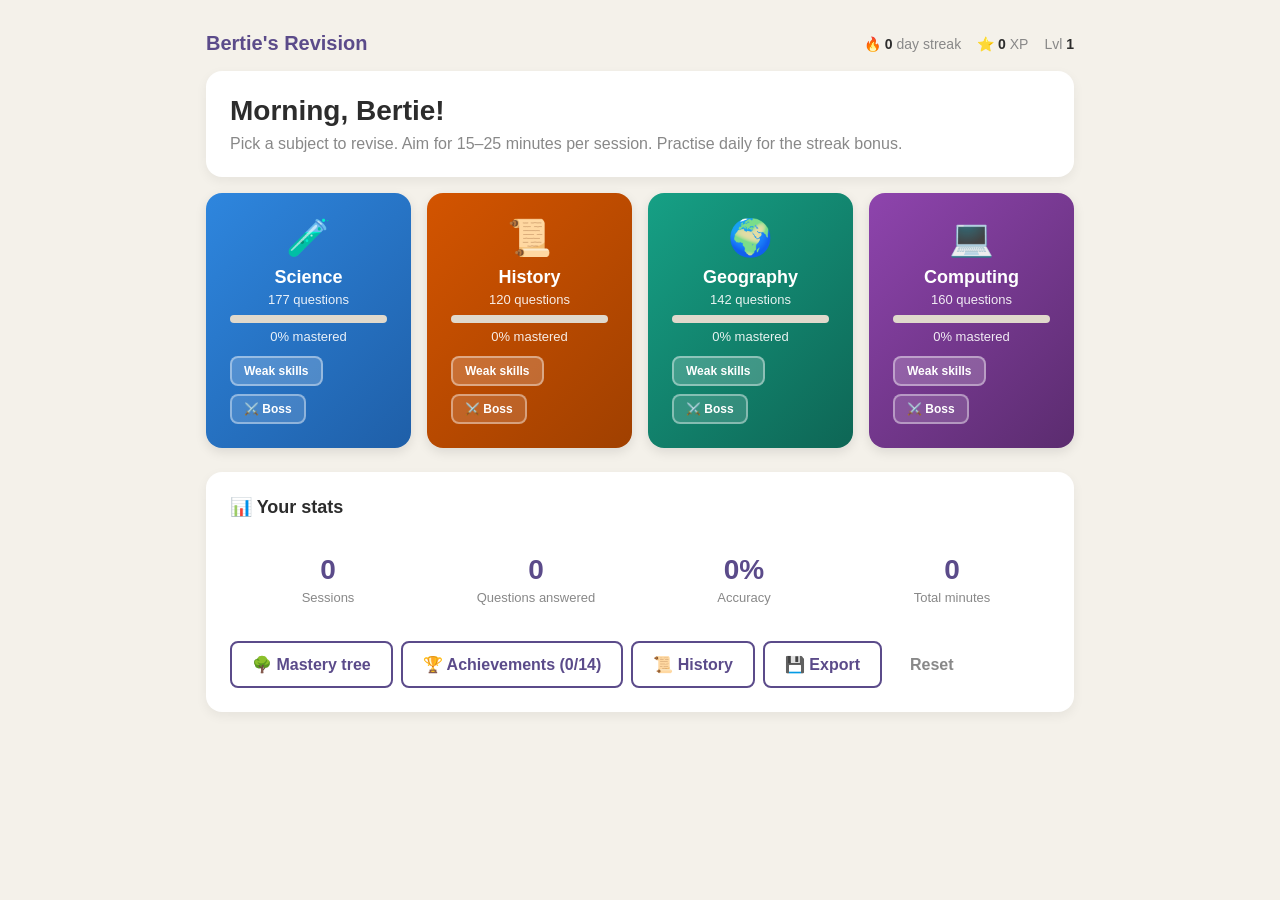
==== commit f241b93a: "Add launch configuration for local server and enhance drag-and-drop functionality in order items" ====
--- a/index.html
+++ b/index.html
@@ -114,8 +114,8 @@
   .pill.bad { background: #ffebee; color: #c62828; }
   .pill.neutral { background: var(--border); color: var(--text); }
   .order-list { display: flex; flex-direction: column; gap: 6px; }
-  .order-item { padding: 10px 14px; background: white; border: 2px solid var(--border); border-radius: 8px; cursor: grab; display: flex; align-items: center; gap: 8px; }
-  .order-item.dragging { opacity: 0.5; }
+  .order-item { padding: 10px 14px; background: white; border: 2px solid var(--border); border-radius: 8px; cursor: grab; display: flex; align-items: center; gap: 8px; touch-action: none; user-select: none; -webkit-user-select: none; }
+  .order-item.dragging { opacity: 0.85; cursor: grabbing; box-shadow: 0 6px 16px rgba(0,0,0,0.15); border-color: var(--primary); z-index: 2; position: relative; }
   .order-item .grip { color: var(--muted); }
   .order-item .move-btns { margin-left: auto; display: flex; gap: 4px; }
   .order-item .move-btns button { padding: 4px 8px; font-size: 12px; background: var(--border); color: var(--text); }
@@ -565,9 +565,14 @@
   const tags = new Set();
   for (const u of bank.units) for (const q of u.questions) for (const t of (q.skill_tags || [])) tags.add(t);
   if (!tags.size) return 0;
-  let sum = 0;
-  for (const t of tags) sum += getMastery(t).score;
-  return sum / tags.size;
+  // Only count skills the player has actually attempted — untouched skills sit at the Elo
+  // midpoint of 50 internally, but showing that as "50% mastered" misleads a fresh player.
+  let sum = 0, n = 0;
+  for (const t of tags) {
+    const m = getMastery(t);
+    if (m.attempts > 0) { sum += m.score; n++; }
+  }
+  return n ? sum / n : 0;
 }
 
 function masteryColor(score) {
@@ -604,9 +609,13 @@
 
 function avgMasteryOfTags(tags) {
   if (!tags || !tags.size) return 0;
+  // Average only over attempted skills so fresh state reads 0%, not the Elo midpoint of 50.
   let sum = 0, n = 0;
-  for (const t of tags) { sum += getMastery(t).score; n++; }
-  return sum / n;
+  for (const t of tags) {
+    const m = getMastery(t);
+    if (m.attempts > 0) { sum += m.score; n++; }
+  }
+  return n ? sum / n : 0;
 }
 
 function sumAttemptsOfTags(tags) {
@@ -844,7 +853,7 @@
   } else if (q.type === "order") {
     const shuffled = [...q.options].sort(() => Math.random() - 0.5);
     inputHtml = `<div class="order-list" id="orderArea">
-      ${shuffled.map((opt, i) => `<div class="order-item" data-opt="${escapeAttr(opt)}">
+      ${shuffled.map((opt, i) => `<div class="order-item" data-opt="${escapeAttr(opt)}" onpointerdown="startOrderDrag(event, this)">
         <span class="grip">≡</span><span>${escapeHtml(opt)}</span>
         <div class="move-btns"><button onclick="moveOrder(this, -1)">↑</button><button onclick="moveOrder(this, 1)">↓</button></div>
       </div>`).join("")}
@@ -928,6 +937,59 @@
   if (dir === 1 && i < items.length - 1) parent.insertBefore(items[i + 1], item);
 };
 
+// Pointer-event drag (works on mouse + touch). HTML5 native drag is unreliable on iPad.
+let orderDrag = null;
+
+window.startOrderDrag = (e, item) => {
+  if (item.classList.contains("disabled")) return;
+  if (e.target.closest(".move-btns")) return;  // let arrow buttons handle their own clicks
+  e.preventDefault();
+  orderDrag = { item, parent: item.parentElement, startY: e.clientY, pointerId: e.pointerId };
+  item.setPointerCapture(e.pointerId);
+  item.classList.add("dragging");
+  item.style.transition = "none";
+  item.addEventListener("pointermove", onOrderDragMove);
+  item.addEventListener("pointerup", onOrderDragEnd);
+  item.addEventListener("pointercancel", onOrderDragEnd);
+};
+
+function onOrderDragMove(e) {
+  if (!orderDrag) return;
+  const { item, parent, startY } = orderDrag;
+  const delta = e.clientY - startY;
+  item.style.transform = `translateY(${delta}px)`;
+  const rect = item.getBoundingClientRect();
+  const mid = rect.top + rect.height / 2;
+  for (const other of Array.from(parent.children)) {
+    if (other === item) continue;
+    const r = other.getBoundingClientRect();
+    if (mid > r.top && mid < r.bottom) {
+      const items = Array.from(parent.children);
+      const dragIdx = items.indexOf(item);
+      const otherIdx = items.indexOf(other);
+      if (otherIdx < dragIdx) parent.insertBefore(item, other);
+      else parent.insertBefore(item, other.nextSibling);
+      // Reset origin so the item visually snaps to its new slot, no jump.
+      orderDrag.startY = e.clientY;
+      item.style.transform = "";
+      break;
+    }
+  }
+}
+
+function onOrderDragEnd(e) {
+  if (!orderDrag) return;
+  const { item, pointerId } = orderDrag;
+  item.style.transform = "";
+  item.style.transition = "";
+  item.classList.remove("dragging");
+  item.removeEventListener("pointermove", onOrderDragMove);
+  item.removeEventListener("pointerup", onOrderDragEnd);
+  item.removeEventListener("pointercancel", onOrderDragEnd);
+  try { item.releasePointerCapture(pointerId); } catch (_) {}
+  orderDrag = null;
+}
+
 function getResponse(q) {
   if (q.type === "mcq") {
     const sel = $("#optionsArea .option.selected");
@@ -948,7 +1010,13 @@
 window.showHint = () => {
   const q = Session.questions[Session.index];
   if (!q.hint) return;
+  if (attemptCount >= 2) return;  // question resolved — don't clobber the Next button
   attemptHintUsed = true;
+  // Re-enable inputs in case a previous wrong submit disabled them. The user clicked Hint
+  // because they want to retry, so let them edit their answer.
+  $$("#optionsArea .option").forEach(o => o.classList.remove("disabled"));
+  $$("#orderArea .order-item").forEach(o => o.classList.remove("disabled"));
+  if ($("#textInput")) { $("#textInput").disabled = false; $("#textInput").focus(); }
   const fb = $("#feedback");
   fb.innerHTML = `<div class="feedback" style="background: #fff3e0; border-left: 4px solid var(--accent);">
     <strong>💡 Hint:</strong> ${escapeHtml(q.hint)}
@@ -977,6 +1045,7 @@
   }
 
   if (correct) {
+    if ($("#hintBtn")) $("#hintBtn").style.display = "none";
     fb.innerHTML = `<div class="feedback correct">
       <h3>✅ Correct${attemptHintUsed ? ' (with hint)' : '!'}</h3>
       <div class="explanation">${escapeHtml(q.explanation || "")}</div>
@@ -998,6 +1067,7 @@
       return;
     } else {
       // Second wrong: show answer + explanation
+      if ($("#hintBtn")) $("#hintBtn").style.display = "none";
       fb.innerHTML = `<div class="feedback incorrect">
         <h3>❌ The answer was: <em>${escapeHtml(Array.isArray(q.answer) ? q.answer.join(", ") : q.answer)}</em></h3>
         <div class="explanation">${escapeHtml(q.explanation || "")}</div>
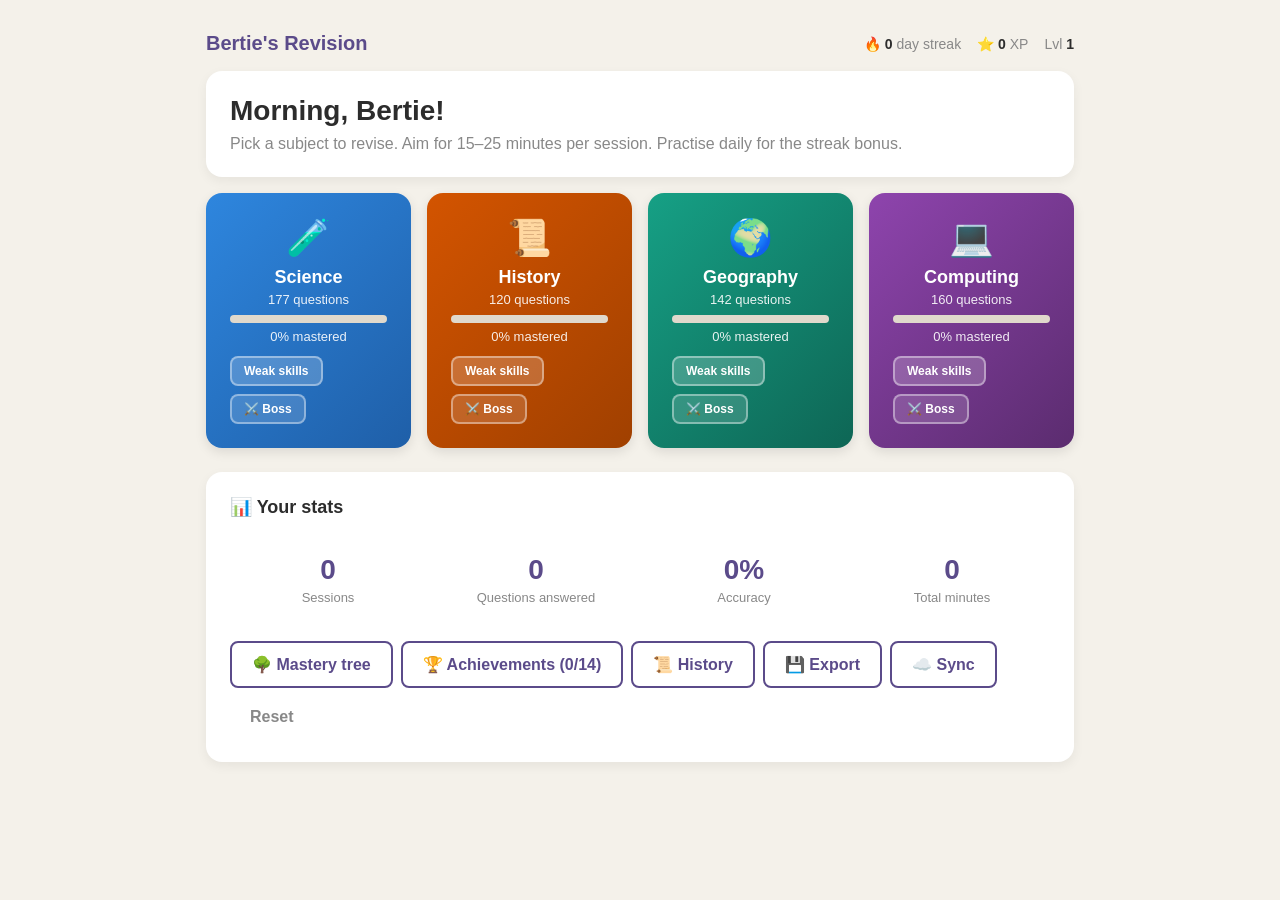
==== commit 82feaa2c: "Implement cloud sync functionality with 6-digit PIN support and update UI for sync operations" ====
--- a/index.html
+++ b/index.html
@@ -168,6 +168,7 @@
 //=============================================================================
 const APP = {
   HMAC_SECRET: "change-me-bertie-2026-revision",  // shared with parent.html — edit both!
+  SYNC_URL: "https://ks3-test-sync.poolieweb.workers.dev",  // empty string disables cloud sync
   EPOCH_DAYS_BASE: new Date(2026, 0, 1).getTime(),  // 1 Jan 2026
   SESSION_TARGET_QUESTIONS: 15,
   WORKING_CHECK_INTERVAL: 6,
@@ -241,7 +242,9 @@
 }
 
 function saveState() {
+  State.updated = Date.now();
   localStorage.setItem("revisionGameState", JSON.stringify(State));
+  schedulePush();
 }
 
 //=============================================================================
@@ -546,7 +549,8 @@
         <button class="btn-secondary" onclick="showAchievements()">🏆 Achievements (${State.achievements.length}/${ACHIEVEMENTS.length})</button>
         <button class="btn-secondary" onclick="showHistory()">📜 History</button>
         <button class="btn-secondary" onclick="exportData()">💾 Export</button>
-        <button class="btn-ghost" onclick="if(confirm('Reset all progress? This cannot be undone.')) { localStorage.removeItem('revisionGameState'); location.reload(); }">Reset</button>
+        <button class="btn-secondary" onclick="showSyncModal()">☁️ Sync${getSyncPin() ? ' ✓' : ''}</button>
+        <button class="btn-ghost" onclick="if(confirm('Reset all progress on this device? This also disconnects cloud sync. Cannot be undone.')) { localStorage.removeItem('revisionGameState'); localStorage.removeItem('syncPin'); location.reload(); }">Reset</button>
       </div>
     </div>
   `;
@@ -1405,12 +1409,142 @@
 };
 
 //=============================================================================
+// CLOUD SYNC (Cloudflare Worker + KV, keyed by 6-digit PIN)
+//=============================================================================
+function getSyncPin() { return localStorage.getItem("syncPin"); }
+
+async function syncPull() {
+  const pin = getSyncPin();
+  if (!pin || !APP.SYNC_URL) return false;
+  try {
+    const ctl = new AbortController();
+    const to = setTimeout(() => ctl.abort(), 5000);
+    const r = await fetch(`${APP.SYNC_URL}/state/${pin}`, { signal: ctl.signal });
+    clearTimeout(to);
+    if (r.status === 404) return false;
+    if (!r.ok) return false;
+    const remote = await r.json();
+    if (!remote || typeof remote !== "object") return false;
+    const remoteUpdated = remote.updated || 0;
+    const localUpdated = State.updated || 0;
+    if (remoteUpdated > localUpdated) {
+      State = remote;
+      ensureSchema();
+      localStorage.setItem("revisionGameState", JSON.stringify(State));
+      return true;
+    }
+    if (localUpdated > remoteUpdated) schedulePush(0);
+  } catch (e) { console.warn("Sync pull failed", e); }
+  return false;
+}
+
+let pushTimer = null;
+function schedulePush(delayMs = 2000) {
+  if (!getSyncPin() || !APP.SYNC_URL) return;
+  if (pushTimer) clearTimeout(pushTimer);
+  pushTimer = setTimeout(syncPush, delayMs);
+}
+
+async function syncPush() {
+  pushTimer = null;
+  const pin = getSyncPin();
+  if (!pin || !APP.SYNC_URL) return;
+  try {
+    await fetch(`${APP.SYNC_URL}/state/${pin}`, {
+      method: "PUT",
+      headers: { "Content-Type": "application/json" },
+      body: JSON.stringify(State),
+    });
+  } catch (e) { console.warn("Sync push failed", e); }
+}
+
+window.showSyncModal = () => {
+  const pin = getSyncPin();
+  const inner = pin ? syncModalConnected(pin) : syncModalSetup();
+  const bg = document.createElement("div");
+  bg.className = "modal-bg";
+  bg.id = "syncModalBg";
+  bg.onclick = (e) => { if (e.target === bg) closeSyncModal(); };
+  bg.innerHTML = `<div class="modal"></div>`;
+  bg.firstElementChild.innerHTML = inner;
+  document.body.appendChild(bg);
+};
+
+function syncModalSetup() {
+  return `
+    <h2>☁️ Sync across devices</h2>
+    <p style="color: var(--muted);">Get a 6-digit code. Use the same code on any device — iPad, phone, laptop — to share progress.</p>
+    <div style="margin: 20px 0;">
+      <button class="btn-primary" style="width: 100%; margin-bottom: 12px;" onclick="generateAndShowPin()">🎲 Create a new sync code</button>
+      <div style="text-align: center; color: var(--muted); margin: 8px 0;">— or —</div>
+      <p style="margin: 8px 0;">Already have a code? Enter it:</p>
+      <input type="text" id="syncPinInput" placeholder="6-digit code" maxlength="6" inputmode="numeric" class="text-input" style="width: 100%; margin-bottom: 8px; text-align: center; letter-spacing: 4px; font-family: 'Menlo', monospace; font-size: 18px;">
+      <button class="btn-secondary" style="width: 100%;" onclick="connectExistingPin()">Connect</button>
+    </div>
+    <button class="btn-ghost" style="width: 100%;" onclick="closeSyncModal()">Cancel</button>
+  `;
+}
+
+function syncModalConnected(pin) {
+  return `
+    <h2>☁️ Sync active</h2>
+    <p style="color: var(--muted);">Your sync code (use the same one on other devices):</p>
+    <div style="font-family: 'Menlo', monospace; font-size: 32px; font-weight: 700; letter-spacing: 6px; text-align: center; padding: 16px; background: var(--primary); color: white; border-radius: 12px; margin: 16px 0;">${pin}</div>
+    <p style="font-size: 13px; color: var(--muted);">Progress saves automatically a couple of seconds after each change. On another device, open Sync and enter this code.</p>
+    <div style="display: flex; gap: 8px; margin-top: 20px;">
+      <button class="btn-secondary" style="flex: 1;" onclick="forcePull()">↓ Pull now</button>
+      <button class="btn-ghost" style="flex: 1;" onclick="disconnectSync()">Disconnect</button>
+    </div>
+    <button class="btn-primary" style="width: 100%; margin-top: 8px;" onclick="closeSyncModal()">Done</button>
+  `;
+}
+
+window.closeSyncModal = () => {
+  const bg = document.getElementById("syncModalBg");
+  if (bg) bg.remove();
+};
+
+window.generateAndShowPin = async () => {
+  const pin = String(Math.floor(100000 + Math.random() * 900000));
+  localStorage.setItem("syncPin", pin);
+  State.updated = Date.now();
+  await syncPush();
+  closeSyncModal();
+  showSyncModal();
+};
+
+window.connectExistingPin = async () => {
+  const input = document.getElementById("syncPinInput");
+  const pin = (input.value || "").trim();
+  if (!/^\d{6}$/.test(pin)) { alert("Enter a 6-digit code."); return; }
+  localStorage.setItem("syncPin", pin);
+  const pulled = await syncPull();
+  closeSyncModal();
+  if (pulled) renderHome();
+  showSyncModal();
+};
+
+window.forcePull = async () => {
+  const pulled = await syncPull();
+  closeSyncModal();
+  if (pulled) renderHome();
+};
+
+window.disconnectSync = () => {
+  if (!confirm("Disconnect cloud sync? Your progress on this device stays — it just won't sync anymore.")) return;
+  localStorage.removeItem("syncPin");
+  closeSyncModal();
+  renderHome();
+};
+
+//=============================================================================
 // BOOT
 //=============================================================================
 async function boot() {
   loadState();
   await loadProfile();
   await loadQuestionBanks();
+  await syncPull();
   renderApp();
 }
 
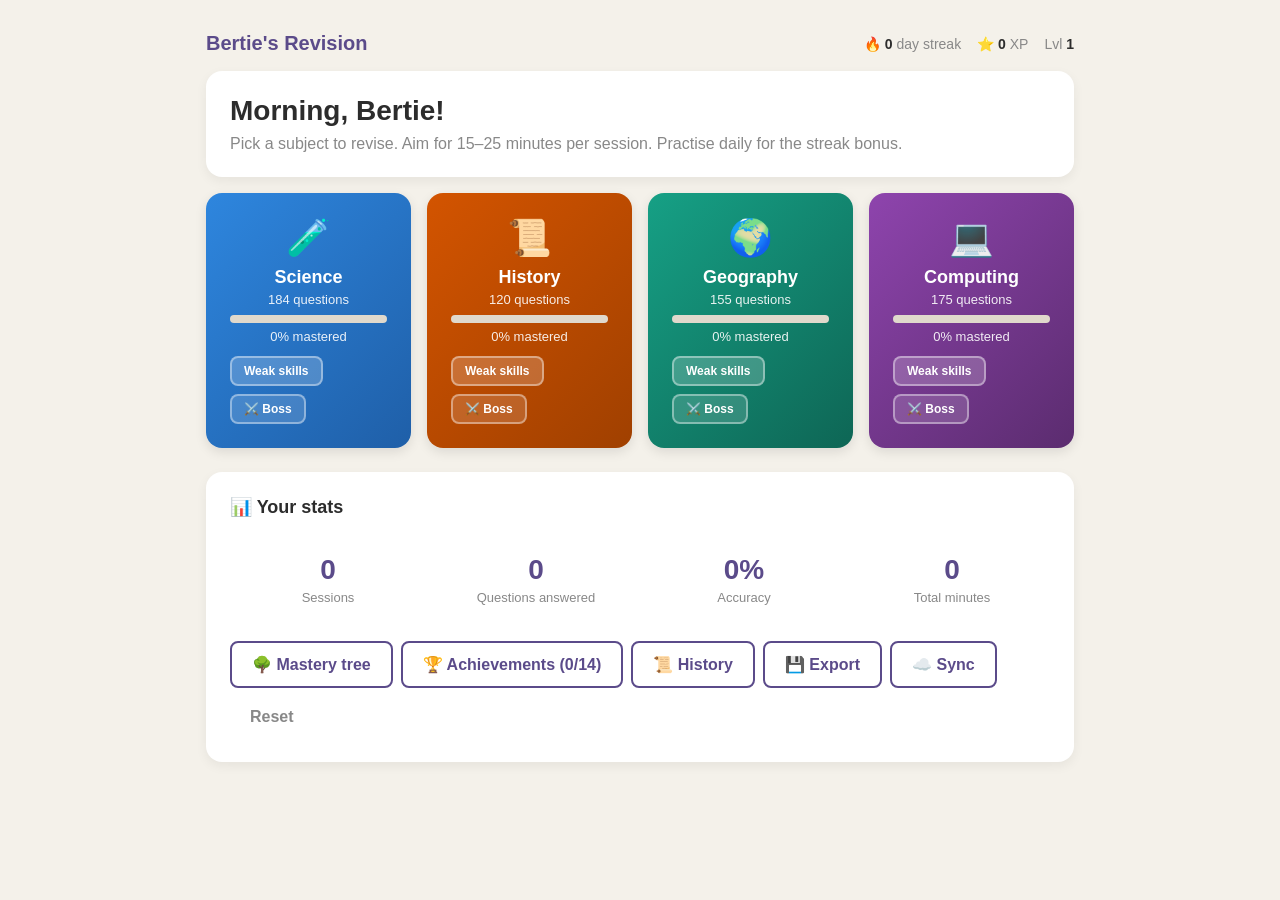
==== commit 91637fd6: "Add further_learning links to all 634 questions Every question now has a further_learning field: an " ====
--- a/index.html
+++ b/index.html
@@ -88,6 +88,10 @@
   .feedback.incorrect { background: #ffebee; border-left: 4px solid var(--bad); }
   .feedback h3 { margin: 0 0 8px; }
   .feedback .explanation { font-size: 15px; line-height: 1.5; color: #444; }
+  .feedback .further-learning { margin-top: 10px; font-size: 13px; }
+  .feedback .further-learning strong { display: block; color: #555; margin-bottom: 4px; }
+  .feedback .further-learning a { display: inline-block; margin-right: 10px; color: var(--primary); text-decoration: none; }
+  .feedback .further-learning a:hover { text-decoration: underline; }
   .end-screen { text-align: center; padding: 24px; }
   .end-screen .code-display { font-family: 'Menlo', 'Consolas', monospace; font-size: 28px; font-weight: 700; letter-spacing: 2px; background: var(--primary); color: white; padding: 16px 24px; border-radius: 12px; margin: 16px auto; display: inline-block; word-break: break-all; }
   .end-screen .code-display.big { background: linear-gradient(135deg, var(--accent), #d68a1f); }
@@ -1053,6 +1057,7 @@
     fb.innerHTML = `<div class="feedback correct">
       <h3>✅ Correct${attemptHintUsed ? ' (with hint)' : '!'}</h3>
       <div class="explanation">${escapeHtml(q.explanation || "")}</div>
+      ${renderFurtherLearning(q)}
       <button class="btn-primary" style="margin-top: 12px;" onclick="nextQuestion()">Next →</button>
     </div>`;
     Session.correct++;
@@ -1075,6 +1080,7 @@
       fb.innerHTML = `<div class="feedback incorrect">
         <h3>❌ The answer was: <em>${escapeHtml(Array.isArray(q.answer) ? q.answer.join(", ") : q.answer)}</em></h3>
         <div class="explanation">${escapeHtml(q.explanation || "")}</div>
+        ${renderFurtherLearning(q)}
         <button class="btn-primary" style="margin-top: 12px;" onclick="nextQuestion()">Next →</button>
       </div>`;
       updateMastery(q, false, attemptHintUsed);
@@ -1401,6 +1407,12 @@
   return String(s || "").replace(/[&<>"']/g, c => ({ "&":"&amp;","<":"&lt;",">":"&gt;",'"':"&quot;","'":"&#39;" }[c]));
 }
 function escapeAttr(s) { return escapeHtml(s).replace(/"/g, "&quot;"); }
+function renderFurtherLearning(q) {
+  const links = q.further_learning;
+  if (!links || !links.length) return "";
+  const items = links.map(l => `<a href="${escapeAttr(l.url)}" target="_blank" rel="noopener">${escapeHtml(l.title)}</a>`).join(" &middot; ");
+  return `<div class="further-learning"><strong>Learn more:</strong>${items}</div>`;
+}
 window.copyCode = (code) => {
   navigator.clipboard.writeText(code).then(() => {
     const btn = document.getElementById("copyBtn");
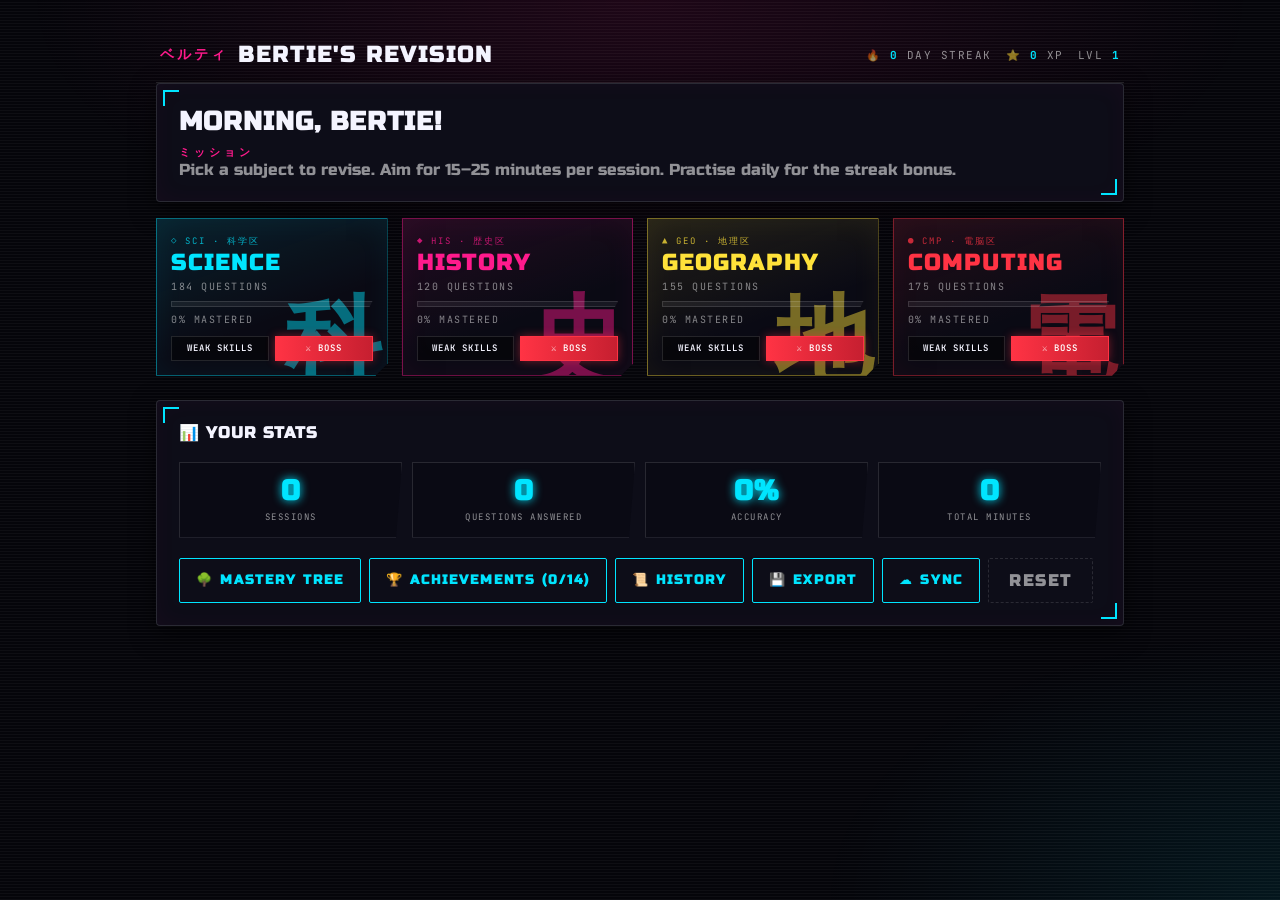
==== commit 856a9f83: "Add Neon Tokyo theme with CSS and JS for enhanced visuals and kanji decorations" ====
--- a/index.html
+++ b/index.html
@@ -160,6 +160,9 @@
     .end-screen .code-display { font-size: 20px; }
   }
 </style>
+<link href="https://fonts.googleapis.com/css2?family=Russo+One&family=Orbitron:wght@500;700;900&family=JetBrains+Mono:wght@400;500;700&display=swap" rel="stylesheet">
+<link rel="stylesheet" href="theme-neon-tokyo.css">
+<script src="theme-neon-tokyo.js" defer></script>
 </head>
 <body>
 <div class="app" id="app">
--- a/theme-neon-tokyo.css
+++ b/theme-neon-tokyo.css
@@ -0,0 +1,651 @@
+/* =============================================================================
+   NEON TOKYO STRIKE — drop-in theme for Bertie's Revision Game
+   ----------------------------------------------------------------------------
+   Apply by adding 3 lines to the <head> of index.html, AFTER the existing
+   inline <style> block:
+
+     <link href="https://fonts.googleapis.com/css2?family=Russo+One&family=Orbitron:wght@500;700;900&family=JetBrains+Mono:wght@400;500;700&display=swap" rel="stylesheet">
+     <link rel="stylesheet" href="theme-neon-tokyo.css">
+     <script src="theme-neon-tokyo.js" defer></script>
+
+   Kanji glyphs use system CJK fonts (Hiragino on macOS/iOS, Yu Gothic on Windows,
+   Noto Sans CJK on Android — all OSes Bertie might use). No JP web-font needed.
+
+   The companion JS adds kanji watermarks and labels as real DOM nodes (the
+   engine re-renders innerHTML on every screen change — a MutationObserver in
+   the script re-decorates after each render).
+   ============================================================================= */
+
+/* ---- 1. PALETTE & TOKEN OVERRIDES ----------------------------------------- */
+:root {
+  /* base */
+  --bg:           #05050a;
+  --bg-2:         #0a0a14;
+  --bg-3:         #11111e;
+  --card:         #0d0d18;
+  --text:         #f4f4ff;
+  --muted:        rgba(255,255,255,0.55);
+  --border:       rgba(255,255,255,0.12);
+
+  /* neon accents */
+  --primary:      #ff1a8c;          /* hot magenta — main brand */
+  --primary-dark: #c80f6d;
+  --accent:       #00e5ff;          /* electric cyan */
+  --good:         #00e5ff;          /* cyan = success */
+  --bad:          #ff3344;          /* red = wrong */
+  --warn:         #ffe23a;          /* yellow = warning */
+
+  /* per-subject neon hues (district colors) */
+  --science:    #00e5ff;
+  --history:    #ff1a8c;
+  --geography:  #ffe23a;
+  --computing:  #ff3344;
+
+  /* fonts */
+  --font-display: "Russo One", "Orbitron", system-ui, sans-serif;
+  --font-mono:    "JetBrains Mono", ui-monospace, "Menlo", monospace;
+  /* Kanji: just use sans-serif — every modern OS's default sans-serif
+     chain includes CJK glyphs (Hiragino/Yu/Noto). Listing them explicitly
+     pins the family BEFORE the OS gets to do per-glyph fallback, which can
+     leave tofu boxes on systems where the explicit font isn't installed. */
+  --font-kanji:   sans-serif;
+  --font-body:    "Russo One", system-ui, sans-serif;
+
+  color-scheme: dark;
+}
+
+/* ---- 2. PAGE FRAME -------------------------------------------------------- */
+html, body {
+  background: var(--bg) !important;
+  color: var(--text) !important;
+  font-family: var(--font-display);
+  -webkit-font-smoothing: antialiased;
+  font-feature-settings: "ss01", "ss02";
+}
+
+/* full-page scanlines + grid overlay */
+body::before {
+  content: "";
+  position: fixed; inset: 0; pointer-events: none; z-index: 1;
+  background-image: repeating-linear-gradient(0deg, rgba(255,255,255,0.04) 0 1px, transparent 1px 3px);
+}
+body::after {
+  content: "";
+  position: fixed; inset: 0; pointer-events: none; z-index: 1;
+  background:
+    radial-gradient(80% 50% at 50% 0%, rgba(255,26,140,0.10) 0%, transparent 60%),
+    radial-gradient(60% 50% at 100% 100%, rgba(0,229,255,0.08) 0%, transparent 60%);
+}
+
+.app { position: relative; z-index: 2; padding: 24px 16px 80px; max-width: 1000px; }
+
+/* ---- 3. TOPBAR ------------------------------------------------------------ */
+.topbar { border-bottom: 1px solid var(--border); padding: 18px 4px 14px; }
+.topbar .logo {
+  font-family: var(--font-display); font-size: 22px; letter-spacing: 2px;
+  color: var(--text) !important; text-transform: uppercase;
+  display: flex; align-items: center; gap: 10px;
+}
+.topbar .logo .nt-logo-kanji {
+  font-family: sans-serif; font-size: 14px;
+  font-weight: 700; color: var(--primary); letter-spacing: 3px;
+  text-transform: none;
+}
+.topbar .stats { font-family: var(--font-mono); font-size: 11px; letter-spacing: 1.5px; gap: 14px; }
+.topbar .stats span { color: var(--muted) !important; text-transform: uppercase; }
+.topbar .stats span strong { color: var(--accent) !important; font-weight: 700; }
+
+/* ---- 4. CARDS ------------------------------------------------------------- */
+.card {
+  background: var(--card) !important;
+  border: 1px solid var(--border);
+  border-radius: 4px;
+  box-shadow:
+    inset 0 0 24px rgba(255,26,140,0.04),
+    0 8px 24px rgba(0,0,0,0.55);
+  position: relative;
+  padding: 22px !important;
+}
+/* corner brackets on cards */
+.card::before, .card::after {
+  content: ""; position: absolute; width: 14px; height: 14px;
+  pointer-events: none;
+}
+.card::before {
+  top: 6px; left: 6px;
+  border-top: 2px solid var(--accent); border-left: 2px solid var(--accent);
+}
+.card::after {
+  bottom: 6px; right: 6px;
+  border-bottom: 2px solid var(--accent); border-right: 2px solid var(--accent);
+}
+
+h1, h2, h3 {
+  font-family: var(--font-display); letter-spacing: 1px;
+  text-transform: uppercase; color: var(--text);
+}
+h1 { font-size: 26px; }
+h2 { font-size: 20px; }
+h3 { font-size: 16px; }
+
+/* small kanji caption under H1 (injected by JS as .nt-h1-kanji) */
+.card h1 + .nt-h1-kanji {
+  font-family: sans-serif; font-size: 11px; color: var(--primary);
+  letter-spacing: 4px; margin-top: 4px; font-weight: 700;
+  text-transform: none;
+}
+
+/* ---- 5. BUTTONS ----------------------------------------------------------- */
+button {
+  font-family: var(--font-display) !important;
+  letter-spacing: 2px !important; text-transform: uppercase;
+  border-radius: 2px !important;
+  transition: transform .1s, box-shadow .2s, background .2s, color .2s !important;
+}
+.btn-primary {
+  background: linear-gradient(90deg, var(--primary), #ff5577) !important;
+  color: #fff !important;
+  clip-path: polygon(8px 0, 100% 0, calc(100% - 8px) 100%, 0 100%);
+  box-shadow: 0 0 18px rgba(255,26,140,0.55), inset 0 1px 0 rgba(255,255,255,0.25) !important;
+  border: none !important;
+}
+.btn-primary:hover {
+  background: linear-gradient(90deg, #ff3a9c, var(--primary)) !important;
+  box-shadow: 0 0 26px rgba(255,26,140,0.8), inset 0 1px 0 rgba(255,255,255,0.4) !important;
+}
+.btn-secondary {
+  background: transparent !important;
+  color: var(--accent) !important;
+  border: 1px solid var(--accent) !important;
+  padding: 10px 16px !important;
+  font-size: 13px !important;
+}
+.btn-secondary:hover {
+  background: rgba(0,229,255,0.12) !important;
+  box-shadow: 0 0 14px rgba(0,229,255,0.6);
+}
+.btn-ghost {
+  color: var(--muted) !important;
+  background: transparent !important;
+  border: 1px dashed var(--border) !important;
+}
+.btn-ghost:hover { color: var(--text) !important; border-color: var(--muted) !important; }
+
+/* ---- 6. SUBJECT CARDS (HOME) ---------------------------------------------- */
+.subject-grid { gap: 14px !important; }
+
+.subject-card {
+  background: var(--bg-2) !important;
+  border: 1px solid var(--border);
+  color: var(--text) !important;
+  position: relative; overflow: hidden;
+  padding: 16px 14px 14px !important;
+  border-radius: 0 !important;
+  clip-path: polygon(0 0, 100% 0, 100% calc(100% - 12px), calc(100% - 12px) 100%, 0 100%);
+  text-align: left !important;
+  box-shadow: 0 6px 20px rgba(0,0,0,0.5);
+  transition: transform .15s, box-shadow .2s !important;
+  display: flex !important; flex-direction: column;
+}
+.subject-card > div[onclick] { flex: 1; }
+.subject-card:hover { transform: translateY(-3px) !important; }
+
+/* giant kanji watermark behind each card (rendered as real .nt-watermark span
+   by theme-neon-tokyo.js; styled here) */
+.subject-card .nt-watermark {
+  position: absolute; right: 6px; bottom: -14px;
+  font-family: sans-serif; font-weight: 700; font-size: 96px;
+  line-height: 1; opacity: 0.45; letter-spacing: normal;
+  pointer-events: none; z-index: 0; user-select: none;
+}
+.subject-card.science   .nt-watermark { color: var(--science);   }
+.subject-card.history   .nt-watermark { color: var(--history);   }
+.subject-card.geography .nt-watermark { color: var(--geography); }
+.subject-card.computing .nt-watermark { color: var(--computing); }
+
+/* per-subject accent border + glow + tinted overlay */
+.subject-card.science {
+  background: linear-gradient(160deg, rgba(0,229,255,0.10), transparent 60%), var(--bg-2) !important;
+  border-color: rgba(0,229,255,0.45);
+  box-shadow: 0 6px 18px rgba(0,229,255,0.18), inset 0 0 30px rgba(0,229,255,0.06);
+}
+.subject-card.history {
+  background: linear-gradient(160deg, rgba(255,26,140,0.10), transparent 60%), var(--bg-2) !important;
+  border-color: rgba(255,26,140,0.45);
+  box-shadow: 0 6px 18px rgba(255,26,140,0.18), inset 0 0 30px rgba(255,26,140,0.06);
+}
+.subject-card.geography {
+  background: linear-gradient(160deg, rgba(255,226,58,0.10), transparent 60%), var(--bg-2) !important;
+  border-color: rgba(255,226,58,0.45);
+  box-shadow: 0 6px 18px rgba(255,226,58,0.18), inset 0 0 30px rgba(255,226,58,0.06);
+}
+.subject-card.computing {
+  background: linear-gradient(160deg, rgba(255,51,68,0.10), transparent 60%), var(--bg-2) !important;
+  border-color: rgba(255,51,68,0.45);
+  box-shadow: 0 6px 18px rgba(255,51,68,0.18), inset 0 0 30px rgba(255,51,68,0.06);
+}
+
+/* district label above the subject name */
+.subject-card h3 {
+  position: relative; font-size: 22px; margin-bottom: 4px !important;
+  letter-spacing: 2px; text-transform: uppercase;
+}
+/* district label (rendered as real .nt-prefix div by JS) */
+.subject-card .nt-prefix {
+  position: relative; z-index: 1;
+  font-family: var(--font-mono); font-size: 9px; letter-spacing: 2px;
+  opacity: 0.75; text-transform: uppercase;
+  margin-bottom: 2px;
+}
+.subject-card.science   .nt-prefix { color: var(--science); }
+.subject-card.history   .nt-prefix { color: var(--history); }
+.subject-card.geography .nt-prefix { color: var(--geography); }
+.subject-card.computing .nt-prefix { color: var(--computing); }
+
+.subject-card.science h3     { color: var(--science); }
+.subject-card.history h3     { color: var(--history); }
+.subject-card.geography h3   { color: var(--geography); }
+.subject-card.computing h3   { color: var(--computing); }
+
+.subject-card .icon {
+  display: none; /* emoji icon replaced by giant kanji watermark */
+}
+
+.subject-card .meta {
+  font-family: var(--font-mono); font-size: 10px; letter-spacing: 1.5px;
+  color: var(--muted) !important; text-transform: uppercase;
+}
+
+/* progress bar */
+.progress {
+  background: rgba(255,255,255,0.06) !important;
+  border: 1px solid var(--border) !important;
+  height: 6px !important; border-radius: 0 !important;
+  clip-path: polygon(0 0, 100% 0, calc(100% - 3px) 100%, 0 100%);
+}
+.progress-bar {
+  background: linear-gradient(90deg, var(--primary), var(--accent)) !important;
+  box-shadow: 0 0 8px var(--primary);
+}
+.subject-card.science   .progress-bar { background: var(--science);   box-shadow: 0 0 10px var(--science); }
+.subject-card.history   .progress-bar { background: var(--history);   box-shadow: 0 0 10px var(--history); }
+.subject-card.geography .progress-bar { background: var(--geography); box-shadow: 0 0 10px var(--geography); }
+.subject-card.computing .progress-bar { background: var(--computing); box-shadow: 0 0 10px var(--computing); }
+
+/* keep card text above the kanji watermark */
+.subject-card > * { position: relative; z-index: 1; }
+
+/* small action buttons inside subject cards — kill their inline styles */
+.subject-card .home-actions {
+  display: grid !important;
+  grid-template-columns: 1fr 1fr;
+  gap: 6px !important;
+  margin-top: 10px !important;
+}
+.subject-card .home-actions button {
+  background: rgba(0,0,0,0.45) !important;
+  border: 1px solid var(--border) !important;
+  color: var(--text) !important;
+  font-family: var(--font-mono) !important;
+  font-size: 9px !important; letter-spacing: 1px !important;
+  padding: 6px 4px !important;
+  border-radius: 0 !important;
+  clip-path: none !important;
+  white-space: nowrap;
+  text-align: center;
+  line-height: 1.2;
+}
+.subject-card .home-actions button:hover {
+  background: rgba(255,255,255,0.08) !important;
+  border-color: var(--accent) !important;
+  color: var(--accent) !important;
+}
+/* boss button (red) — override the inline #c0392b */
+.subject-card .home-actions button[onclick*="startBossBattle"] {
+  background: linear-gradient(90deg, var(--bad), #c61f30) !important;
+  border-color: var(--bad) !important;
+  color: #fff !important;
+  box-shadow: 0 0 10px rgba(255,51,68,0.45);
+}
+.subject-card .home-actions button[onclick*="startBossBattle"]:hover {
+  background: linear-gradient(90deg, #ff4a5a, var(--bad)) !important;
+}
+
+/* ---- 7. STATS GRID -------------------------------------------------------- */
+.stats-grid { gap: 10px !important; }
+.stat-box {
+  background: var(--bg-2) !important;
+  border: 1px solid var(--border) !important;
+  border-radius: 0 !important;
+  padding: 14px 10px !important;
+  clip-path: polygon(0 0, 100% 0, calc(100% - 6px) 100%, 0 100%);
+  position: relative;
+}
+.stat-box .value {
+  font-family: var(--font-display) !important;
+  font-size: 28px !important; line-height: 1 !important;
+  color: var(--accent) !important;
+  text-shadow: 0 0 10px var(--accent);
+  letter-spacing: 1px;
+}
+.stat-box .label {
+  font-family: var(--font-mono) !important;
+  font-size: 9px !important; letter-spacing: 1.5px; margin-top: 6px !important;
+  text-transform: uppercase; color: var(--muted) !important;
+}
+
+/* ---- 8. SESSION / QUESTION ------------------------------------------------ */
+.session-header { border-bottom: 1px dashed var(--border); padding-bottom: 8px; margin-bottom: 12px; }
+.question-counter {
+  font-family: var(--font-mono) !important; font-size: 11px !important;
+  letter-spacing: 2px; color: var(--accent) !important;
+  text-transform: uppercase;
+}
+
+.question-meta { gap: 6px !important; }
+.tag {
+  background: transparent !important;
+  border: 1px solid var(--border) !important;
+  color: var(--muted) !important;
+  font-family: var(--font-mono) !important; font-size: 10px !important;
+  letter-spacing: 1.5px !important;
+  border-radius: 0 !important; padding: 2px 7px !important;
+  text-transform: uppercase;
+}
+.tag.tier-introduce  { color: #8be0a8 !important; border-color: #8be0a866 !important; background: rgba(139,224,168,0.08) !important; }
+.tag.tier-strengthen { color: var(--warn) !important;  border-color: rgba(255,226,58,0.4) !important;  background: rgba(255,226,58,0.08) !important; }
+.tag.tier-deepen     { color: var(--primary) !important; border-color: rgba(255,26,140,0.4) !important; background: rgba(255,26,140,0.08) !important; }
+
+.question-prompt {
+  font-family: var(--font-display) !important;
+  font-size: 20px !important; line-height: 1.35 !important;
+  color: var(--text) !important;
+  padding: 14px 14px 14px 36px !important;
+  position: relative;
+  background: linear-gradient(180deg, rgba(0,229,255,0.06), transparent);
+  border: 1px solid rgba(0,229,255,0.25);
+  clip-path: polygon(10px 0, 100% 0, 100% calc(100% - 10px), calc(100% - 10px) 100%, 0 100%, 0 10px);
+  margin: 6px 0 16px !important;
+}
+.question-prompt .nt-q-kanji {
+  position: absolute; left: 8px; top: 6px;
+  font-family: sans-serif; font-weight: 700;
+  font-size: 26px; color: var(--accent); opacity: 0.55; line-height: 1;
+  pointer-events: none;
+}
+
+/* MCQ options as attack cards */
+.options { gap: 7px !important; }
+.option {
+  background: rgba(255,255,255,0.03) !important;
+  border: 1px solid var(--border) !important;
+  color: var(--text) !important;
+  font-family: var(--font-display) !important;
+  font-size: 15px !important; letter-spacing: 0.5px;
+  padding: 12px 14px !important;
+  border-radius: 0 !important;
+  clip-path: polygon(0 0, 100% 0, calc(100% - 8px) 100%, 0 100%);
+  position: relative;
+  transition: all .15s !important;
+}
+.option:hover {
+  border-color: var(--accent) !important;
+  background: rgba(0,229,255,0.06) !important;
+}
+.option.selected {
+  border-color: var(--primary) !important;
+  background: linear-gradient(90deg, rgba(255,26,140,0.2), transparent) !important;
+  box-shadow: 0 0 14px rgba(255,26,140,0.45), inset 0 0 16px rgba(255,26,140,0.12);
+}
+/* state badge injected by JS as .nt-opt-badge */
+.option .nt-opt-badge {
+  position: absolute; right: 14px; top: 50%; transform: translateY(-50%);
+  font-family: sans-serif; font-size: 11px;
+  letter-spacing: 2px;
+  pointer-events: none;
+}
+.option .nt-opt-badge.sel  { color: var(--primary); }
+.option .nt-opt-badge.good { color: var(--good); }
+.option .nt-opt-badge.bad  { color: var(--bad); }
+.option.correct {
+  border-color: var(--good) !important;
+  background: rgba(0,229,255,0.12) !important;
+  box-shadow: 0 0 16px rgba(0,229,255,0.4);
+}
+.option.incorrect {
+  border-color: var(--bad) !important;
+  background: rgba(255,51,68,0.12) !important;
+}
+
+/* ---- 9. TEXT INPUT / CANVAS PAD ------------------------------------------- */
+.input-row .text-input,
+.text-input {
+  background: var(--bg-2) !important;
+  border: 1px solid var(--border) !important;
+  color: var(--text) !important;
+  border-radius: 0 !important;
+  font-family: var(--font-mono) !important;
+  letter-spacing: 1px;
+}
+.text-input:focus {
+  border-color: var(--accent) !important;
+  box-shadow: 0 0 12px rgba(0,229,255,0.4) !important;
+  outline: none;
+}
+
+.canvas-wrap {
+  background: var(--bg-2) !important;
+  border: 1px dashed var(--border) !important;
+  border-radius: 0 !important;
+}
+.canvas-toolbar { background: var(--bg-3) !important; border-bottom: 1px solid var(--border) !important; }
+.canvas-toolbar button {
+  background: rgba(255,255,255,0.04) !important;
+  border: 1px solid var(--border) !important;
+  color: var(--text) !important;
+  font-family: var(--font-mono) !important;
+  font-size: 11px !important; letter-spacing: 1px;
+  border-radius: 0 !important;
+}
+.canvas-toolbar button.active {
+  background: var(--primary) !important; border-color: var(--primary) !important; color: #fff !important;
+  box-shadow: 0 0 8px rgba(255,26,140,0.6);
+}
+.canvas-toolbar .toolbar-hint { font-family: var(--font-mono); font-size: 10px; letter-spacing: 1px; color: var(--muted); }
+#scratchText { background: var(--bg-2) !important; color: var(--text) !important; }
+
+/* ---- 10. FEEDBACK / ANSWER REVEAL ----------------------------------------- */
+.feedback {
+  border-radius: 0 !important;
+  padding: 14px 14px 14px 18px !important;
+  position: relative;
+}
+.feedback.correct {
+  background: rgba(0,229,255,0.08) !important;
+  border-left: 3px solid var(--good) !important;
+  box-shadow: inset 0 0 30px rgba(0,229,255,0.05);
+}
+.feedback.incorrect {
+  background: rgba(255,51,68,0.08) !important;
+  border-left: 3px solid var(--bad) !important;
+  box-shadow: inset 0 0 30px rgba(255,51,68,0.05);
+}
+.feedback .explanation { color: var(--text) !important; opacity: 0.85; font-family: -apple-system, system-ui, sans-serif; font-size: 14px; }
+.feedback .further-learning { color: var(--muted) !important; font-family: var(--font-mono); font-size: 12px; }
+.feedback .further-learning a { color: var(--accent) !important; }
+
+/* ---- 11. BOSS BANNER + BOSS MODE ------------------------------------------ */
+.boss-banner {
+  background:
+    repeating-linear-gradient(45deg, rgba(255,226,58,0.06) 0 12px, transparent 12px 24px),
+    linear-gradient(135deg, rgba(255,51,68,0.4), var(--bg-2)) !important;
+  border: 1px solid var(--bad) !important;
+  border-radius: 0 !important;
+  position: relative; overflow: hidden;
+  clip-path: polygon(0 0, 100% 0, 100% calc(100% - 10px), calc(100% - 10px) 100%, 10px 100%, 0 calc(100% - 10px));
+  box-shadow: 0 0 24px rgba(255,51,68,0.4);
+}
+/* giant 'boss' kanji watermark, injected by JS as .nt-boss-kanji */
+.boss-banner .nt-boss-kanji {
+  position: absolute; right: -8px; bottom: -32px;
+  font-family: sans-serif; font-weight: 700; font-size: 140px;
+  color: var(--bad); opacity: 0.25; line-height: 1;
+  pointer-events: none; user-select: none;
+}
+.boss-banner .nt-boss-warn {
+  font-family: var(--font-mono); font-size: 10px; letter-spacing: 4px;
+  color: var(--warn); margin-bottom: 4px;
+}
+.boss-banner .icon { display: none; }
+.boss-banner h3 {
+  color: #fff !important; font-family: var(--font-display);
+  font-size: 22px; letter-spacing: 3px;
+  position: relative; z-index: 1;
+}
+.boss-banner p {
+  color: rgba(255,255,255,0.85) !important;
+  font-family: var(--font-mono); font-size: 11px; letter-spacing: 1px;
+  position: relative; z-index: 1;
+}
+.boss-banner button {
+  background: #fff !important; color: var(--bad) !important;
+  font-family: var(--font-display) !important; letter-spacing: 3px;
+  box-shadow: 0 0 14px rgba(255,255,255,0.4) !important;
+  clip-path: polygon(8px 0, 100% 0, calc(100% - 8px) 100%, 0 100%);
+}
+.boss-timer {
+  background: rgba(255,51,68,0.2) !important; color: var(--bad) !important;
+  font-family: var(--font-mono) !important; border-radius: 0 !important;
+  border: 1px solid var(--bad);
+}
+.boss-timer.warn { background: rgba(255,226,58,0.2) !important; color: var(--warn) !important; border-color: var(--warn); }
+.boss-timer.crit { background: rgba(255,51,68,0.3) !important; color: var(--bad) !important; }
+
+/* ---- 12. PILLS / SKILL ROWS / TREE ---------------------------------------- */
+.pill {
+  border-radius: 0 !important; font-family: var(--font-mono) !important;
+  font-size: 10px !important; letter-spacing: 1.5px; padding: 3px 10px !important;
+  text-transform: uppercase;
+}
+.pill.good    { background: rgba(0,229,255,0.12) !important; color: var(--good) !important; border: 1px solid var(--good); }
+.pill.bad     { background: rgba(255,51,68,0.12) !important; color: var(--bad)  !important; border: 1px solid var(--bad); }
+.pill.neutral { background: rgba(255,255,255,0.06) !important; color: var(--muted) !important; border: 1px solid var(--border); }
+
+.skill-row .skill-bar { background: rgba(255,255,255,0.06) !important; }
+.skill-row .skill-bar-fill { background: linear-gradient(90deg, var(--primary), var(--accent)) !important; }
+.skill-row .skill-name { color: var(--text) !important; }
+.skill-row .skill-score { color: var(--muted) !important; font-family: var(--font-mono); }
+
+.tree-node summary:hover { background: rgba(255,26,140,0.08) !important; }
+.tree-node summary::before { color: var(--accent) !important; }
+.tree-node-content { border-left: 1px solid var(--border) !important; }
+.tree-label { color: var(--text) !important; }
+.tree-meta { color: var(--muted) !important; font-family: var(--font-mono); font-size: 10px; letter-spacing: 1px; }
+.tree-pct { color: var(--accent) !important; font-family: var(--font-mono); }
+.tree-bar { background: rgba(255,255,255,0.06) !important; }
+.tree-leaf:hover { background: rgba(0,229,255,0.05) !important; }
+.tree-practice {
+  background: transparent !important;
+  border: 1px solid var(--primary) !important;
+  color: var(--primary) !important;
+  border-radius: 0 !important;
+  font-family: var(--font-mono) !important; font-size: 10px !important;
+  letter-spacing: 1.5px !important;
+  clip-path: polygon(4px 0, 100% 0, calc(100% - 4px) 100%, 0 100%);
+}
+.tree-practice:hover { background: var(--primary) !important; color: #fff !important; box-shadow: 0 0 10px var(--primary); }
+
+/* ---- 13. END SCREEN / REWARD CODE ----------------------------------------- */
+.end-screen { padding: 28px !important; }
+.celebration .emoji {
+  filter: drop-shadow(0 0 20px var(--primary)) drop-shadow(0 0 40px var(--primary));
+  animation: ntPulse 1.8s ease-in-out infinite;
+}
+.celebration h1 {
+  font-family: var(--font-display);
+  font-size: 32px !important; letter-spacing: 4px;
+  text-shadow: 0 0 18px var(--primary);
+}
+@keyframes ntPulse {
+  0%, 100% { transform: scale(1); filter: drop-shadow(0 0 20px var(--primary)); }
+  50%      { transform: scale(1.06); filter: drop-shadow(0 0 40px var(--primary)) drop-shadow(0 0 60px var(--accent)); }
+}
+
+.end-screen .code-display {
+  font-family: var(--font-mono) !important;
+  background: linear-gradient(135deg, rgba(255,26,140,0.18), rgba(0,229,255,0.1)) !important;
+  border: 1px solid var(--primary);
+  color: var(--text) !important;
+  border-radius: 0 !important;
+  letter-spacing: 2px !important;
+  text-shadow: 0 0 10px var(--primary);
+  box-shadow:
+    0 0 28px rgba(255,26,140,0.45),
+    inset 0 0 24px rgba(255,26,140,0.15);
+  clip-path: polygon(0 0, 100% 0, 100% calc(100% - 12px), calc(100% - 12px) 100%, 0 100%);
+  padding: 18px 22px !important;
+  position: relative;
+}
+/* code label injected by JS as .nt-code-label */
+.nt-code-label {
+  font-family: var(--font-mono); font-size: 10px;
+  color: var(--warn); letter-spacing: 3px;
+  margin-bottom: 6px;
+  text-align: center;
+}
+.end-screen .code-display.big {
+  background: linear-gradient(135deg, rgba(255,226,58,0.22), rgba(255,26,140,0.15)) !important;
+  border-color: var(--warn);
+  box-shadow: 0 0 32px rgba(255,226,58,0.5), inset 0 0 24px rgba(255,226,58,0.18);
+}
+.end-screen .code-display.streak {
+  background: linear-gradient(135deg, rgba(255,226,58,0.25), rgba(255,51,68,0.18)) !important;
+  border-color: var(--warn);
+}
+.end-screen .code-display.report {
+  background: rgba(255,255,255,0.04) !important;
+  border-color: var(--muted); color: var(--muted) !important;
+  box-shadow: none; text-shadow: none;
+}
+
+/* ---- 14. MODAL ------------------------------------------------------------ */
+.modal-bg { background: rgba(0,0,0,0.78) !important; backdrop-filter: blur(6px); }
+.modal {
+  background: var(--card) !important;
+  border: 1px solid var(--accent) !important;
+  border-radius: 0 !important;
+  box-shadow: 0 0 40px rgba(0,229,255,0.3), inset 0 0 30px rgba(0,229,255,0.05);
+  color: var(--text);
+}
+
+/* ---- 15. ACHIEVEMENT TOAST ------------------------------------------------ */
+.achievement-toast {
+  background: var(--card) !important;
+  border: 1px solid var(--warn) !important;
+  border-left: 4px solid var(--warn) !important;
+  border-radius: 0 !important;
+  box-shadow: 0 0 24px rgba(255,226,58,0.4);
+  font-family: var(--font-mono);
+}
+.achievement-toast .ach-title {
+  font-family: var(--font-display) !important;
+  color: var(--warn) !important;
+  letter-spacing: 2px; text-transform: uppercase;
+}
+.achievement-toast .ach-desc { color: var(--muted) !important; font-size: 11px; letter-spacing: 1px; }
+
+/* ---- 16. LEDGER ENTRIES (history) ----------------------------------------- */
+.ledger-entry { border-bottom: 1px dashed var(--border) !important; font-family: var(--font-mono); color: var(--text); }
+
+/* ---- 17. MOBILE TWEAKS ---------------------------------------------------- */
+@media (max-width: 600px) {
+  .question-prompt { font-size: 16px !important; padding-left: 32px !important; }
+  .subject-card::before { font-size: 92px; }
+  .end-screen .code-display { font-size: 18px !important; padding: 14px !important; }
+  .celebration h1 { font-size: 22px !important; letter-spacing: 2px; }
+}
+
+/* ---- 18. SUBTLE PAGE GLOW BEHIND ------------------------------------------ */
+/* (Removed: the .app::before 交換 corner kanji didn't render reliably as a
+   pseudo-element. Can be re-added via .nt-page-watermark in the decor JS if
+   wanted.) */
